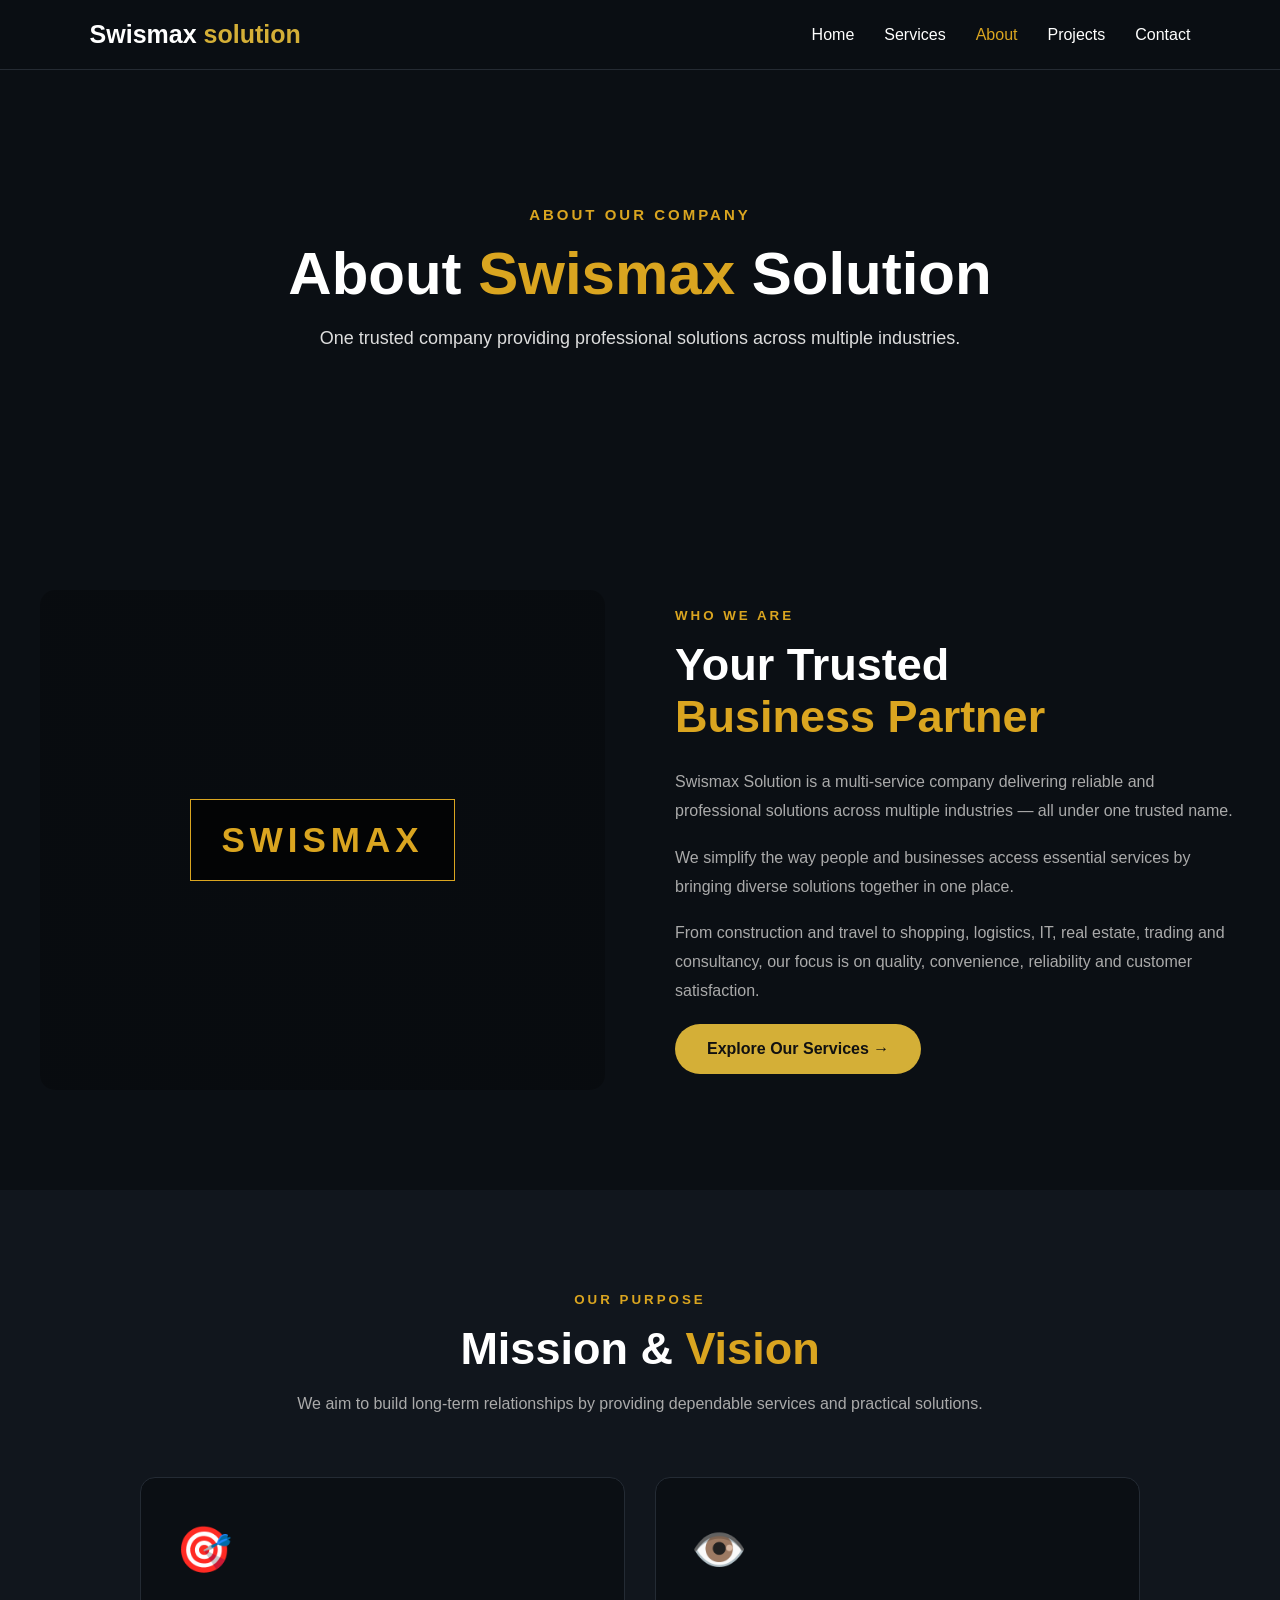
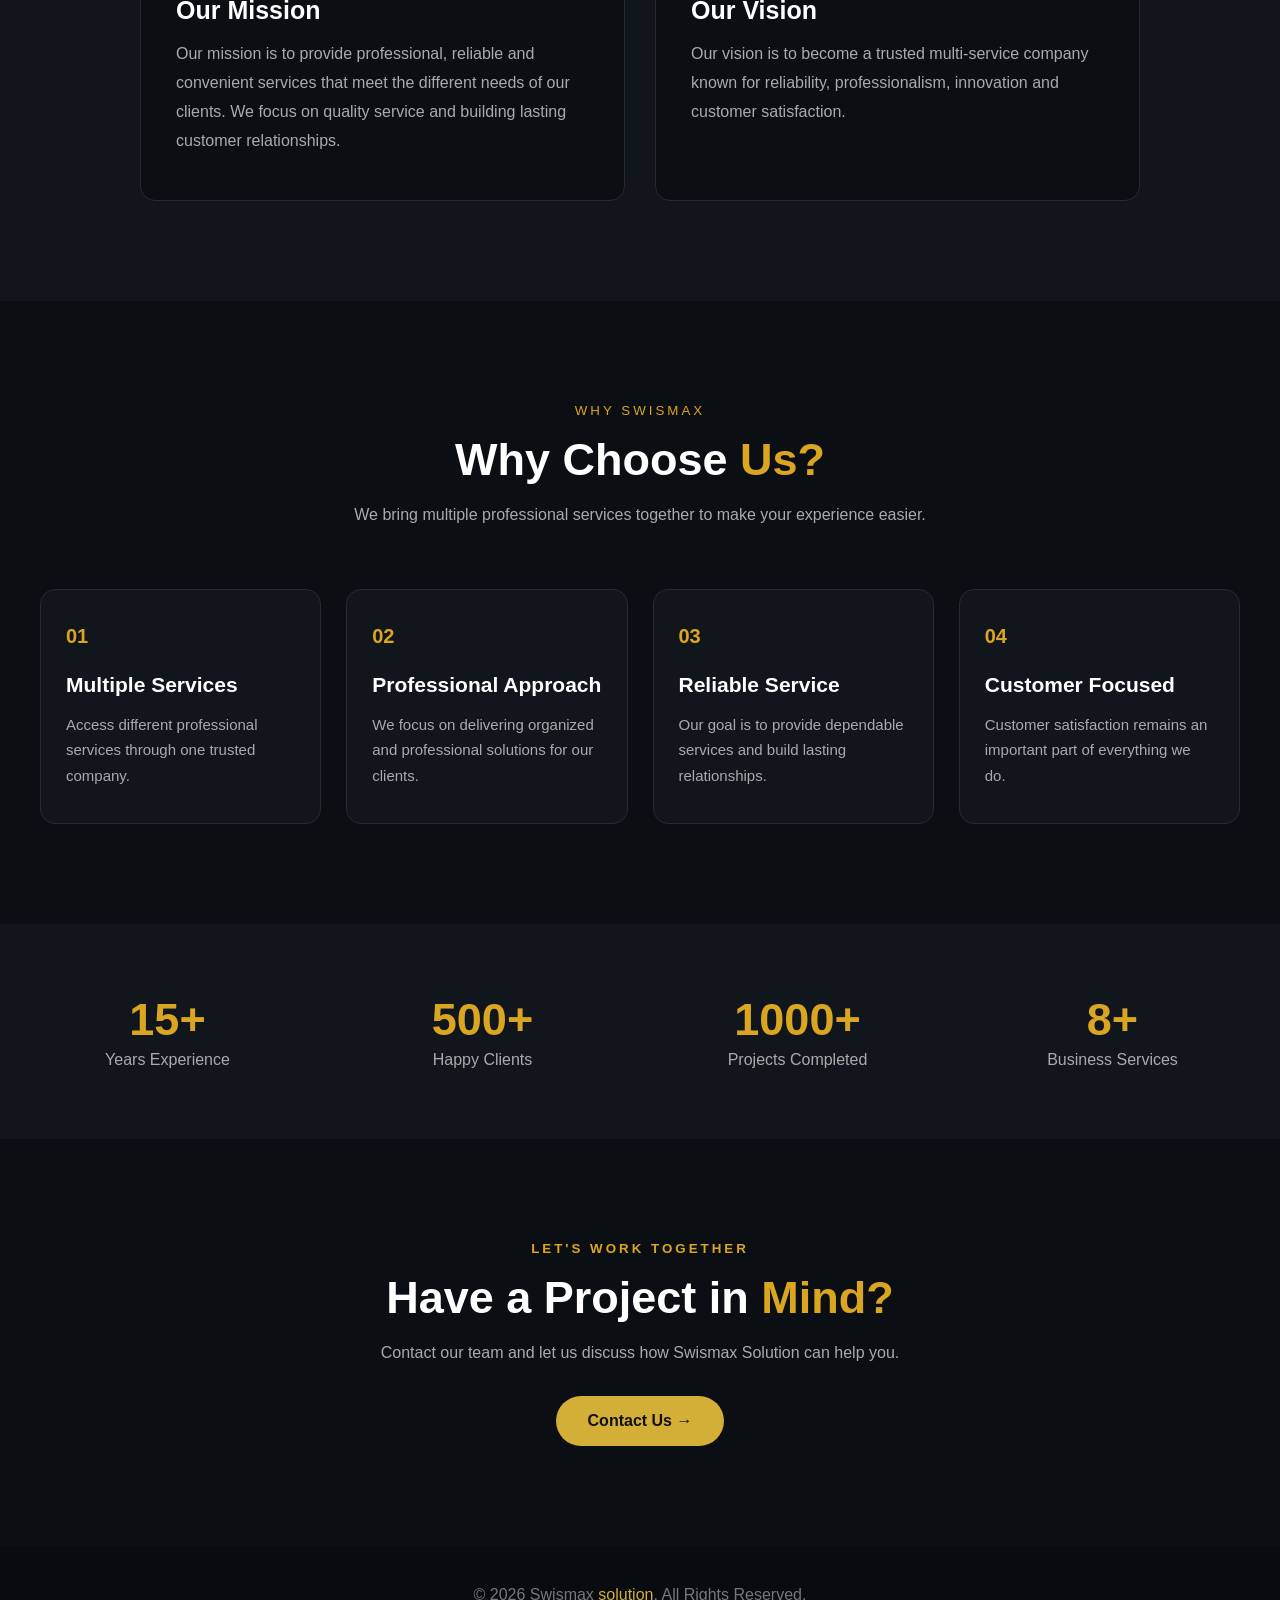
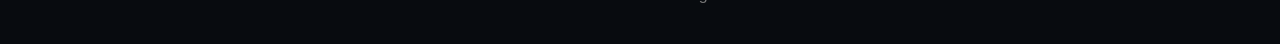
==== About.html @ 635ec9f7 "update the project" ====
<!DOCTYPE html>
<html lang="en">

<head>

    <meta charset="UTF-8">
    <meta name="viewport" content="width=device-width, initial-scale=1.0">
    <title>Swismax Solution - About Us</title>
    <link rel="stylesheet" href="style.css">

</head>


<body>


    <!-- ================= NAVBAR ================= -->

    <nav>

        <div class="logo">
            Swismax<span> solution</span>
        </div>


        <ul class="nav-links">

            <li>
                <a href="index.html">Home</a>
            </li>

            <li>
                <a href="Services.html">Services</a>
            </li>

            <li>
                <a href="About.html" class="active">About</a>
            </li>

            <li>
                <a href="Project.html">Projects</a>
            </li>

            <li>
                <a href="contact.html">Contact</a>
            </li>

        </ul>

    </nav>



    <!-- ================= ABOUT HERO ================= -->

    <section class="about-hero">

        <div class="about-hero-content">

            <small>ABOUT OUR COMPANY</small>

            <h1>
                About <span>Swismax</span> Solution
            </h1>

            <p>
                One trusted company providing professional
                solutions across multiple industries.
            </p>

        </div>

    </section>



    <!-- ================= ABOUT COMPANY ================= -->

    <section class="about-main">

        <div class="about-main-container">


            <!-- IMAGE -->

            <div class="about-main-image">

                <div class="about-image-box">
                    SWISMAX
                </div>

            </div>


            <!-- CONTENT -->

            <div class="about-main-content">

                <small>WHO WE ARE</small>

                <h2>
                    Your Trusted
                    <span>Business Partner</span>
                </h2>

                <p>
                    Swismax Solution is a multi-service company
                    delivering reliable and professional solutions
                    across multiple industries — all under one
                    trusted name.
                </p>

                <p>
                    We simplify the way people and businesses
                    access essential services by bringing diverse
                    solutions together in one place.
                </p>

                <p>
                    From construction and travel to shopping,
                    logistics, IT, real estate, trading and
                    consultancy, our focus is on quality,
                    convenience, reliability and customer
                    satisfaction.
                </p>

                <a href="Services.html" class="hero-btn">
                    Explore Our Services →
                </a>

            </div>

        </div>

    </section>



    <!-- ================= MISSION & VISION ================= -->

    <section class="mission-section">

        <div class="section-heading">

            <small>OUR PURPOSE</small>

            <h2>
                Mission & <span>Vision</span>
            </h2>

            <p>
                We aim to build long-term relationships by
                providing dependable services and practical
                solutions.
            </p>

        </div>



        <div class="mission-grid">


            <!-- MISSION -->

            <div class="mission-card">

                <div class="mission-icon">
                    🎯
                </div>

                <h3>
                    Our Mission
                </h3>

                <p>
                    Our mission is to provide professional,
                    reliable and convenient services that
                    meet the different needs of our clients.
                    We focus on quality service and building
                    lasting customer relationships.
                </p>

            </div>



            <!-- VISION -->

            <div class="mission-card">

                <div class="mission-icon">
                    👁️
                </div>

                <h3>
                    Our Vision
                </h3>

                <p>
                    Our vision is to become a trusted
                    multi-service company known for
                    reliability, professionalism, innovation
                    and customer satisfaction.
                </p>

            </div>


        </div>

    </section>



    <!-- ================= WHY CHOOSE US ================= -->

    <section class="why-section">

        <div class="section-heading">

            <small>WHY SWISMAX</small>

            <h2>
                Why Choose <span>Us?</span>
            </h2>

            <p>
                We bring multiple professional services
                together to make your experience easier.
            </p>

        </div>



        <div class="why-grid">


            <div class="why-card">

                <div class="why-number">
                    01
                </div>

                <h3>
                    Multiple Services
                </h3>

                <p>
                    Access different professional services
                    through one trusted company.
                </p>

            </div>



            <div class="why-card">

                <div class="why-number">
                    02
                </div>

                <h3>
                    Professional Approach
                </h3>

                <p>
                    We focus on delivering organized and
                    professional solutions for our clients.
                </p>

            </div>



            <div class="why-card">

                <div class="why-number">
                    03
                </div>

                <h3>
                    Reliable Service
                </h3>

                <p>
                    Our goal is to provide dependable
                    services and build lasting relationships.
                </p>

            </div>



            <div class="why-card">

                <div class="why-number">
                    04
                </div>

                <h3>
                    Customer Focused
                </h3>

                <p>
                    Customer satisfaction remains an
                    important part of everything we do.
                </p>

            </div>


        </div>

    </section>



    <!-- ================= STATS ================= -->

    <section class="about-stats">

        <div class="about-stat">

            <h2>15+</h2>

            <p>
                Years Experience
            </p>

        </div>


        <div class="about-stat">

            <h2>500+</h2>

            <p>
                Happy Clients
            </p>

        </div>


        <div class="about-stat">

            <h2>1000+</h2>

            <p>
                Projects Completed
            </p>

        </div>


        <div class="about-stat">

            <h2>8+</h2>

            <p>
                Business Services
            </p>

        </div>

    </section>



    <!-- ================= CTA ================= -->

    <section class="about-cta">

        <div>

            <small>LET'S WORK TOGETHER</small>

            <h2>
                Have a Project in <span>Mind?</span>
            </h2>

            <p>
                Contact our team and let us discuss
                how Swismax Solution can help you.
            </p>

            <a href="contact.html" class="hero-btn">
                Contact Us →
            </a>

        </div>

    </section>



    <!-- ================= FOOTER ================= -->

    <footer>

        <p>
            © 2026 Swismax <span>solution</span>.
            All Rights Reserved.
        </p>

    </footer>


</body>

</html>
---- style.css ----
* {
    margin: 0;
    padding: 0;
    box-sizing: border-box;
    scroll-behavior: smooth;
}

body {
    font-family: Arial, sans-serif;
    background: #0b0f14;
    color: white;
}

a {
    text-decoration: none;
}


/* =========================
           NAVBAR
        ========================= */

nav {
    width: 100%;
    padding: 20px 7%;

    display: flex;
    justify-content: space-between;
    align-items: center;

    background: rgba(11, 15, 20, 0.95);

    position: sticky;
    top: 0;
    z-index: 999;

    border-bottom: 1px solid #252b33;
}

.logo {
    font-size: 25px;
    font-weight: bold;
}

.logo span {
    color: #d4af37;
}

.nav-links {
    display: flex;
    gap: 30px;
    list-style: none;
}

.nav-links a {
    color: white;
    font-size: 16px;
    transition: 0.3s;
}

.nav-links a:hover {
    color: #d4af37;
}


/* =========================
           HERO
        ========================= */

.hero {
    min-height: 90vh;

    display: flex;
    align-items: center;

    padding: 80px 7%;

    background:
        linear-gradient(90deg,
            rgba(11, 15, 20, 0.98),
            rgba(11, 15, 20, 0.75)),
        url("https://images.unsplash.com/photo-1486406146926-c627a92ad1ab") center/cover;
}

.hero-content {
    max-width: 750px;

    animation: heroAnimation 1.2s ease;
}

@keyframes heroAnimation {

    from {
        opacity: 0;
        transform: translateY(50px);
    }

    to {
        opacity: 1;
        transform: translateY(0);
    }

}

.hero-small {
    color: #d4af37;
    font-size: 16px;
    letter-spacing: 4px;
    margin-bottom: 20px;
}

.hero h1 {
    font-size: 65px;
    line-height: 1.1;
    margin-bottom: 25px;
}

.hero h1 span {
    color: #d4af37;
}

.hero p {
    color: #c7c7c7;
    font-size: 19px;
    line-height: 1.7;
    margin-bottom: 35px;
}

.hero-btn {
    display: inline-block;

    padding: 16px 32px;

    background: #d4af37;
    color: #111;

    border-radius: 40px;

    font-weight: bold;

    transition: 0.4s;
}

.hero-btn:hover {
    background: white;
    transform: translateY(-5px);
}


/* =========================
           STATS
        ========================= */

.stats {
    padding: 45px 7%;

    display: grid;

    grid-template-columns:
        repeat(4, 1fr);

    gap: 20px;

    background: #11161d;
}

.stat {
    text-align: center;
}

.stat h2 {
    color: #d4af37;
    font-size: 40px;
    margin-bottom: 8px;
}

.stat p {
    color: #aaa;
}


/* =========================
           SECTION
        ========================= */

.section {
    padding: 100px 7%;
}

.section-heading {
    text-align: center;
    margin-bottom: 60px;
}

.section-heading small {
    color: #d4af37;
    letter-spacing: 3px;
}

.section-heading h2 {
    font-size: 45px;
    margin: 15px 0;
}

.section-heading p {
    color: #999;
}


/* =========================
           SERVICES
        ========================= */

.services {
    background: #0b0f14;
}

.service-grid {
    display: grid;

    grid-template-columns:
        repeat(4, 1fr);

    gap: 22px;
}

.service-card {
    padding: 35px 25px;

    background: #11161d;

    border: 1px solid #242b34;

    border-radius: 15px;

    transition: 0.4s;

    position: relative;

    overflow: hidden;
}

.service-card::before {
    content: "";

    position: absolute;

    top: 0;
    left: -100%;

    width: 100%;
    height: 3px;

    background: #d4af37;

    transition: 0.5s;
}

.service-card:hover::before {
    left: 0;
}

.service-card:hover {
    transform: translateY(-12px);

    border-color: #d4af37;

    box-shadow:
        0 20px 40px rgba(0, 0, 0, 0.3);
}

.service-icon {
    font-size: 45px;
    margin-bottom: 25px;
}

.service-card h3 {
    font-size: 22px;
    margin-bottom: 15px;
}

.service-card p {
    color: #999;
    line-height: 1.7;
}

.service-link {
    display: inline-block;

    margin-top: 20px;

    color: #d4af37;

    font-weight: bold;
}


/* =========================
           ABOUT
        ========================= */

.about {
    background: #11161d;
}

.about-container {
    display: grid;

    grid-template-columns:
        1fr 1fr;

    gap: 60px;

    align-items: center;
}

.about-image {
    min-height: 450px;

    background:
        url("https://images.unsplash.com/photo-1497366811353-6870744d04b2") center/cover;

    border-radius: 20px;
}

.about-content small {
    color: #d4af37;
    letter-spacing: 3px;
}

.about-content h2 {
    font-size: 45px;
    margin: 20px 0;
}

.about-content h2 span {
    color: #d4af37;
}

.about-content p {
    color: #aaa;
    line-height: 1.8;
    margin-bottom: 20px;
}


/* =========================
           PROJECTS
        ========================= */

.project-grid {
    display: grid;

    grid-template-columns:
        repeat(3, 1fr);

    gap: 25px;
}

.project-card {
    height: 300px;

    border-radius: 15px;

    overflow: hidden;

    position: relative;

    background-size: cover;
    background-position: center;

    transition: 0.4s;
}

.project-card:hover {
    transform: scale(1.03);
}

.project-one {
    background-image:
        url("https://images.unsplash.com/photo-1503387762-592deb58ef4e");
}

.project-two {
    background-image:
        url("https://images.unsplash.com/photo-1436491865332-7a61a109cc05");
}

.project-three {
    background-image:
        url("https://images.unsplash.com/photo-1556761175-b413da4baf72");
}

.project-overlay {
    position: absolute;

    bottom: 0;
    left: 0;

    width: 100%;

    padding: 30px;

    background:
        linear-gradient(transparent,
            rgba(0, 0, 0, 0.9));
}

.project-overlay h3 {
    color: white;
    font-size: 24px;
}

.project-overlay p {
    color: #ccc;
    margin-top: 8px;
}


/* =========================
           CONTACT
        ========================= */

.contact {
    background: #11161d;
}

.contact-container {
    max-width: 800px;
    margin: auto;
}

.form-row {
    display: grid;

    grid-template-columns:
        1fr 1fr;

    gap: 20px;
}

.form-group {
    margin-bottom: 20px;
}

.form-group label {
    display: block;
    margin-bottom: 8px;
}

.form-group input,
.form-group textarea,
.form-group select {

    width: 100%;

    padding: 15px;

    background: #0b0f14;

    color: white;

    border: 1px solid #303741;

    border-radius: 8px;

    outline: none;

    font-size: 16px;
}

.form-group input:focus,
.form-group textarea:focus,
.form-group select:focus {
    border-color: #d4af37;
}

.form-group textarea {
    height: 150px;
    resize: none;
}

.submit-btn {
    width: 100%;

    padding: 16px;

    border: none;

    border-radius: 8px;

    background: #d4af37;

    color: #111;

    font-size: 17px;

    font-weight: bold;

    cursor: pointer;

    transition: 0.4s;
}

.submit-btn:hover {
    background: white;
}

#message {
    text-align: center;
    margin-top: 20px;
    color: #d4af37;
}


/* =========================
           FOOTER
        ========================= */

footer {
    padding: 40px 7%;

    background: #080b0f;

    text-align: center;

    color: #777;
}

footer span {
    color: #d4af37;
}


/* =========================
           MOBILE
        ========================= */

@media (max-width: 1000px) {

    .service-grid {
        grid-template-columns:
            repeat(2, 1fr);
    }

    .stats {
        grid-template-columns:
            repeat(2, 1fr);
    }

    .project-grid {
        grid-template-columns:
            1fr 1fr;
    }

}


@media (max-width: 700px) {

    nav {
        flex-direction: column;
        gap: 20px;
    }

    .nav-links {
        gap: 15px;
        flex-wrap: wrap;
        justify-content: center;
    }

    .hero {
        min-height: 80vh;
        padding: 60px 6%;
    }

    .hero h1 {
        font-size: 42px;
    }

    .hero p {
        font-size: 17px;
    }

    .section {
        padding: 70px 6%;
    }

    .section-heading h2 {
        font-size: 34px;
    }

    .service-grid {
        grid-template-columns: 1fr;
    }

    .stats {
        grid-template-columns: 1fr 1fr;
        padding: 35px 5%;
    }

    .stat h2 {
        font-size: 30px;
    }

    .about-container {
        grid-template-columns: 1fr;
    }

    .about-image {
        min-height: 300px;
    }

    .project-grid {
        grid-template-columns: 1fr;
    }

    .form-row {
        grid-template-columns: 1fr;
    }

}


@media (max-width: 450px) {

    .hero h1 {
        font-size: 35px;
    }

    .stats {
        grid-template-columns: 1fr;
    }

}










/* ================= CONTACT SECTION ================= */

.contact {
    position: relative;
    padding: 100px 7%;
    background: #0b0b0b;
    color: white;
    overflow: hidden;
}


/* Background glow */

.contact::before {
    content: "";
    position: absolute;
    width: 350px;
    height: 350px;
    background: rgba(212, 175, 55, 0.08);
    border-radius: 50%;
    filter: blur(80px);
    top: 50px;
    left: -150px;
}

.contact::after {
    content: "";
    position: absolute;
    width: 300px;
    height: 300px;
    background: rgba(212, 175, 55, 0.06);
    border-radius: 50%;
    filter: blur(80px);
    bottom: 0;
    right: -100px;
}


/* ================= HEADING ================= */

.contact .section-heading {
    position: relative;
    z-index: 2;
    text-align: center;
    margin-bottom: 55px;
}

.contact .section-heading small {
    display: inline-block;
    color: #d4af37;
    font-size: 14px;
    font-weight: 700;
    letter-spacing: 3px;
    margin-bottom: 12px;
}

.contact .section-heading h2 {
    font-size: 48px;
    font-weight: 700;
    margin: 0;
}

.contact .section-heading h2 span {
    color: #d4af37;
}

.contact .section-heading p {
    margin-top: 15px;
    color: #aaa;
    font-size: 17px;
}


/* ================= CONTAINER ================= */

.contact-container {
    position: relative;
    z-index: 2;

    max-width: 1150px;
    margin: auto;

    display: grid;
    grid-template-columns: 0.85fr 1.15fr;

    gap: 60px;

    padding: 45px;

    border: 1px solid rgba(212, 175, 55, 0.2);

    border-radius: 25px;

    background: rgba(255, 255, 255, 0.035);

    backdrop-filter: blur(15px);

    box-shadow:
        0 25px 70px rgba(0, 0, 0, 0.45);
}


/* ================= LEFT INFO ================= */

.contact-info {
    padding: 15px;
}

.contact-info h3 {
    font-size: 34px;
    line-height: 1.25;
    margin-bottom: 20px;
}

.contact-info h3 span {
    color: #d4af37;
}

.contact-info>p {
    color: #aaa;
    line-height: 1.8;
    font-size: 16px;
    margin-bottom: 35px;
}


/* Contact items */

.contact-item {
    display: flex;
    align-items: center;
    gap: 18px;

    margin-bottom: 25px;
}


.contact-icon {
    width: 52px;
    height: 52px;

    display: flex;
    align-items: center;
    justify-content: center;

    border-radius: 14px;

    background: rgba(212, 175, 55, 0.1);

    border: 1px solid rgba(212, 175, 55, 0.3);

    font-size: 21px;
}


.contact-item h4 {
    margin: 0 0 5px;
    font-size: 16px;
}


.contact-item p {
    margin: 0;
    color: #999;
    font-size: 14px;
}


/* ================= FORM ================= */

.contact-form {
    background: rgba(0, 0, 0, 0.25);

    padding: 35px;

    border-radius: 20px;

    border: 1px solid rgba(255, 255, 255, 0.08);
}


.form-row {
    display: grid;
    grid-template-columns: 1fr 1fr;
    gap: 20px;
}


.form-group {
    margin-bottom: 22px;
}


.form-group label {
    display: block;

    margin-bottom: 9px;

    color: #ddd;

    font-size: 14px;

    font-weight: 600;
}


.form-group input,
.form-group select,
.form-group textarea {

    width: 100%;

    padding: 14px 16px;

    background: rgba(255, 255, 255, 0.05);

    border: 1px solid rgba(255, 255, 255, 0.12);

    border-radius: 10px;

    color: white;

    outline: none;

    font-size: 15px;

    transition: 0.3s;
}


.form-group input::placeholder,
.form-group textarea::placeholder {
    color: #777;
}


.form-group input:focus,
.form-group select:focus,
.form-group textarea:focus {

    border-color: #d4af37;

    box-shadow:
        0 0 0 3px rgba(212, 175, 55, 0.08);
}


.form-group select option {
    background: #111;
    color: white;
}


.form-group textarea {
    min-height: 140px;
    resize: vertical;
}


/* ================= BUTTON ================= */

.submit-btn {

    width: 100%;

    height: 55px;

    border: none;

    border-radius: 50px;

    background: #d4af37;

    color: #080808;

    font-size: 17px;

    font-weight: 700;

    cursor: pointer;

    display: flex;

    align-items: center;

    justify-content: center;

    gap: 12px;

    transition: 0.35s;
}


.submit-btn span {
    font-size: 23px;

    transition: transform 0.3s;
}


.submit-btn:hover {

    background: #c19b27;

    transform: translateY(-2px);

    box-shadow:
        0 10px 30px rgba(212, 175, 55, 0.25);
}


.submit-btn:hover span {
    transform: translateX(6px);
}


/* Success message */

#message {
    text-align: center;

    margin: 15px 0 0;

    color: #d4af37;

    font-weight: 600;
}


/* ================= MOBILE ================= */

@media (max-width: 768px) {

    .contact {
        padding: 70px 20px;
    }


    .contact .section-heading h2 {
        font-size: 36px;
    }


    .contact .section-heading p {
        font-size: 15px;
    }


    .contact-container {

        grid-template-columns: 1fr;

        gap: 25px;

        padding: 25px;

        border-radius: 20px;
    }


    .contact-info {
        padding: 5px;
    }


    .contact-info h3 {
        font-size: 28px;
    }


    .contact-form {
        padding: 22px;
    }


    .form-row {
        grid-template-columns: 1fr;
        gap: 0;
    }

}


@media (max-width: 480px) {

    .contact {
        padding: 60px 15px;
    }


    .contact .section-heading h2 {
        font-size: 31px;
    }


    .contact-container {
        padding: 18px;
    }


    .contact-form {
        padding: 18px;
    }


    .contact-info h3 {
        font-size: 25px;
    }

}

/* =========================
   CONTACT SECTION
========================= */

.contact {
    padding: 100px 7%;
    background: #0b0b0b;
    color: white;
}


/* =========================
   SECTION HEADING
========================= */

.contact .section-heading {
    text-align: center;
    margin-bottom: 55px;
}

.contact .section-heading small {
    color: #d4af37;
    font-size: 14px;
    font-weight: 700;
    letter-spacing: 3px;
}

.contact .section-heading h2 {
    margin: 10px 0;
    font-size: 48px;
    font-weight: 700;
}

.contact .section-heading h2 span {
    color: #d4af37;
}

.contact .section-heading p {
    color: #aaa;
    font-size: 17px;
    margin: 0;
}


/* =========================
   MAIN CONTAINER
========================= */

.contact-container {
    max-width: 1150px;
    margin: auto;

    display: grid;
    grid-template-columns: 0.85fr 1.15fr;

    gap: 50px;

    padding: 45px;

    background: #111;

    border: 1px solid rgba(212, 175, 55, 0.25);

    border-radius: 25px;

    box-shadow: 0 20px 60px rgba(0, 0, 0, 0.4);
}


/* =========================
   LEFT SIDE
========================= */

.contact-info {
    padding: 15px;
}

.contact-info h3 {
    font-size: 34px;
    line-height: 1.3;
    margin-bottom: 20px;
}

.contact-info h3 span {
    color: #d4af37;
}

.contact-info>p {
    color: #999;
    line-height: 1.8;
    margin-bottom: 35px;
}


/* =========================
   CONTACT ITEMS
========================= */

.contact-item {
    display: flex;
    align-items: center;

    gap: 18px;

    margin-bottom: 25px;
}

.contact-icon {
    width: 52px;
    height: 52px;

    min-width: 52px;

    display: flex;
    align-items: center;
    justify-content: center;

    border-radius: 14px;

    background: rgba(212, 175, 55, 0.1);

    border: 1px solid rgba(212, 175, 55, 0.3);

    font-size: 21px;
}

.contact-item h4 {
    margin: 0 0 5px;
    font-size: 16px;
}

.contact-item p {
    margin: 0;
    color: #999;
    font-size: 14px;
    word-break: break-word;
}


/* =========================
   FORM
========================= */

.contact-form {
    padding: 35px;

    background: #0b0b0b;

    border-radius: 20px;

    border: 1px solid rgba(255, 255, 255, 0.08);
}


/* =========================
   FORM ROW
========================= */

.form-row {
    display: grid;
    grid-template-columns: 1fr 1fr;

    gap: 20px;
}


/* =========================
   FORM GROUP
========================= */

.form-group {
    margin-bottom: 22px;
}

.form-group label {
    display: block;

    margin-bottom: 9px;

    color: #ddd;

    font-size: 14px;

    font-weight: 600;
}


/* =========================
   INPUT / SELECT / TEXTAREA
========================= */

.form-group input,
.form-group select,
.form-group textarea {
    width: 100%;

    box-sizing: border-box;

    padding: 14px 16px;

    background: #151515;

    border: 1px solid #333;

    border-radius: 10px;

    color: white;

    outline: none;

    font-size: 15px;

    transition: 0.3s;
}


.form-group input::placeholder,
.form-group textarea::placeholder {
    color: #777;
}


/* Focus */

.form-group input:focus,
.form-group select:focus,
.form-group textarea:focus {
    border-color: #d4af37;

    box-shadow: 0 0 0 3px rgba(212, 175, 55, 0.08);
}


/* Select */

.form-group select option {
    background: #111;
    color: white;
}


/* Textarea */

.form-group textarea {
    min-height: 140px;

    resize: vertical;
}


/* =========================
   SUBMIT BUTTON
========================= */

.submit-btn {
    width: 100%;
    height: 55px;

    border: none;

    border-radius: 50px;

    background: #d4af37;

    color: #080808;

    font-size: 17px;

    font-weight: 700;

    cursor: pointer;

    display: flex;
    align-items: center;
    justify-content: center;

    gap: 12px;

    transition: all 0.3s ease;
}

.submit-btn span {
    font-size: 22px;

    transition: transform 0.3s ease;
}

.submit-btn:hover {
    background: #c19b27;

    transform: translateY(-2px);

    box-shadow: 0 10px 25px rgba(212, 175, 55, 0.2);
}

.submit-btn:hover span {
    transform: translateX(6px);
}


/* =========================
   MESSAGE
========================= */

#message {
    text-align: center;

    color: #d4af37;

    font-weight: 600;

    margin: 15px 0 0;
}


/* ==================================================
   TABLET
   769px - 992px
================================================== */

@media (max-width: 992px) {

    .contact {
        padding: 80px 5%;
    }

    .contact-container {
        grid-template-columns: 1fr;

        gap: 30px;

        padding: 35px;
    }

    .contact-info {
        padding: 5px;
    }

    .contact-info h3 {
        font-size: 32px;
    }

}


/* ==================================================
   MOBILE
   576px - 768px
================================================== */

@media (max-width: 768px) {

    .contact {
        padding: 70px 20px;
    }


    .contact .section-heading {
        margin-bottom: 40px;
    }


    .contact .section-heading h2 {
        font-size: 38px;
    }


    .contact .section-heading p {
        font-size: 15px;

        line-height: 1.6;
    }


    .contact-container {
        padding: 25px;

        border-radius: 20px;

        gap: 25px;
    }


    .contact-info h3 {
        font-size: 28px;
    }


    .contact-info>p {
        font-size: 15px;

        line-height: 1.7;
    }


    .contact-form {
        padding: 25px;

        border-radius: 16px;
    }


    .form-row {
        grid-template-columns: 1fr;

        gap: 0;
    }


    .form-group input,
    .form-group select,
    .form-group textarea {
        font-size: 16px;
    }

}


/* ==================================================
   SMALL MOBILE
   0px - 575px
================================================== */

@media (max-width: 575px) {

    .contact {
        padding: 55px 15px;
    }


    .contact .section-heading small {
        font-size: 12px;

        letter-spacing: 2px;
    }


    .contact .section-heading h2 {
        font-size: 32px;
    }


    .contact .section-heading p {
        font-size: 14px;
    }


    .contact-container {
        padding: 18px;

        gap: 20px;

        border-radius: 16px;
    }


    .contact-info {
        padding: 0;
    }


    .contact-info h3 {
        font-size: 25px;
    }


    .contact-info>p {
        font-size: 14px;
    }


    .contact-item {
        gap: 12px;

        margin-bottom: 20px;
    }


    .contact-icon {
        width: 45px;
        height: 45px;

        min-width: 45px;

        font-size: 18px;
    }


    .contact-item h4 {
        font-size: 15px;
    }


    .contact-item p {
        font-size: 13px;
    }


    .contact-form {
        padding: 18px;

        border-radius: 14px;
    }


    .form-group {
        margin-bottom: 18px;
    }


    .form-group input,
    .form-group select,
    .form-group textarea {
        padding: 13px;

        font-size: 15px;
    }


    .form-group textarea {
        min-height: 120px;
    }


    .submit-btn {
        height: 52px;

        font-size: 16px;
    }

}




/* =========================================
   SERVICES PAGE HERO
========================================= */

.services-hero {

    min-height: 420px;

    display: flex;

    align-items: center;

    justify-content: center;

    text-align: center;

    padding: 100px 20px;

    background:
        linear-gradient(90deg,
            rgba(11, 15, 20, 0.98),
            rgba(11, 15, 20, 0.75)),
        url("https://images.unsplash.com/photo-1486406146926-c627a92ad1ab") center/cover;

    background-size: cover;

    background-position: center;

}


.services-hero-content {

    max-width: 800px;

}


.services-hero small {

    color: goldenrod;

    font-size: 15px;

    font-weight: 600;

    letter-spacing: 3px;

}


.services-hero h1 {

    color: white;

    font-size: 65px;

    margin: 15px 0;

}


.services-hero h1 span {

    color: goldenrod;

}


.services-hero p {

    color: #ddd;

    font-size: 18px;

    line-height: 1.7;

}







/* =========================================
   SERVICES PAGE
========================================= */

.services-page {

    background: #000000;

    padding-top: 100px;

    padding-bottom: 100px;

}


.services-page .section-heading {

    text-align: center;

    max-width: 750px;

    margin: 0 auto 60px;

}


.services-page .section-heading small {

    color: goldenrod;

    letter-spacing: 3px;

    font-weight: 600;

}


.services-page .section-heading h2 {

    color: white;

    font-size: 45px;

    margin: 15px 0;

}


.services-page .section-heading h2 span {

    color: goldenrod;

}


.services-page .section-heading p {

    color: #aaa;

    font-size: 17px;

    line-height: 1.7;

}



/* =========================================
   SERVICE CARDS
========================================= */

.services-page .service-grid {

    max-width: 1200px;

    margin: auto;

    display: grid;

    grid-template-columns:
        repeat(4, 1fr);

    gap: 25px;

}


.services-page .service-card {

    padding: 35px 25px;

    background: #11161d;

    border: 1px solid #242b34;

    border-radius: 15px;

    transition: 0.4s;

    position: relative;

    overflow: hidden;

}


.services-page .service-card::before {

    content: "";

    position: absolute;

    top: 0;

    left: -100%;

    width: 100%;

    height: 3px;

    background: goldenrod;

    transition: 0.5s;

}


.services-page .service-card:hover::before {

    left: 0;

}


.services-page .service-card:hover {

    transform: translateY(-10px);

    border-color: goldenrod;

}


.services-page .service-icon {

    font-size: 45px;

    margin-bottom: 20px;

}


.services-page .service-card h3 {

    color: white;

    font-size: 23px;

    margin-bottom: 15px;

}


.services-page .service-card p {

    color: #aaa;

    line-height: 1.7;

    font-size: 15px;

    min-height: 105px;

}


.services-page .service-link {

    display: inline-block;

    margin-top: 15px;

    color: goldenrod;

    text-decoration: none;

    font-weight: 600;

    transition: 0.3s;

}


.services-page .service-link:hover {

    color: white;

    transform: translateX(5px);

}



/* =========================================
   CTA
========================================= */

.services-cta {

    padding: 100px 20px;

    text-align: center;

    background: #11161d;

}


.services-cta small {

    color: goldenrod;

    letter-spacing: 3px;

    font-weight: 600;

}


.services-cta h2 {

    color: white;

    font-size: 45px;

    margin: 15px 0;

}


.services-cta h2 span {

    color: goldenrod;

}


.services-cta p {

    color: #aaa;

    max-width: 600px;

    margin: 0 auto 30px;

    line-height: 1.7;

}



/* =========================================
   ACTIVE NAV LINK
========================================= */

.nav-links a.active {

    color: goldenrod;

}



/* =========================================
   RESPONSIVE
========================================= */

@media (max-width: 992px) {

    .services-page .service-grid {

        grid-template-columns:
            repeat(2, 1fr);

    }

}


@media (max-width: 600px) {

    .services-hero {

        min-height: 350px;

        padding: 80px 20px;

    }


    .services-hero h1 {

        font-size: 42px;

    }


    .services-hero p {

        font-size: 16px;

    }


    .services-page {

        padding-top: 70px;

        padding-bottom: 70px;

    }


    .services-page .section-heading h2 {

        font-size: 34px;

    }


    .services-page .service-grid {

        grid-template-columns: 1fr;

    }


    .services-cta h2 {

        font-size: 34px;

    }

}


















/* =========================================
   ABOUT HERO
========================================= */

.about-hero {

    min-height: 420px;

    display: flex;

    align-items: center;

    justify-content: center;

    text-align: center;

    padding: 100px 20px;

    background:
        linear-gradient(90deg,
            rgba(11, 15, 20, 0.98),
            rgba(11, 15, 20, 0.75)),
        url("https://images.unsplash.com/photo-1486406146926-c627a92ad1ab") center/cover;

    background-size: cover;

    background-position: center;

}


.about-hero-content {

    max-width: 850px;

}


.about-hero small {

    color: goldenrod;

    font-size: 15px;

    font-weight: 600;

    letter-spacing: 3px;

}


.about-hero h1 {

    color: white;

    font-size: 60px;

    margin: 15px 0;

}


.about-hero h1 span {

    color: goldenrod;

}


.about-hero p {

    color: #ddd;

    font-size: 18px;

    line-height: 1.7;

}



/* =========================================
   ABOUT MAIN
========================================= */

.about-main {

    background: #0b0f14;

    padding: 100px 20px;

}


.about-main-container {

    max-width: 1200px;

    margin: auto;

    display: grid;

    grid-template-columns: 1fr 1fr;

    gap: 70px;

    align-items: center;

}



/* IMAGE */

.about-main-image {

    min-height: 500px;

    display: flex;

    align-items: center;

    justify-content: center;

    background:
        linear-gradient(rgba(0, 0, 0, 0.25),
            rgba(0, 0, 0, 0.25)),
        url("about.jpg");

    background-size: cover;

    background-position: center;

    border-radius: 15px;

}


.about-image-box {

    padding: 20px 30px;

    background: rgba(0, 0, 0, 0.65);

    color: goldenrod;

    font-size: 35px;

    font-weight: 700;

    letter-spacing: 5px;

    border: 1px solid goldenrod;

}



/* CONTENT */

.about-main-content small {

    color: goldenrod;

    font-weight: 600;

    letter-spacing: 3px;

}


.about-main-content h2 {

    color: white;

    font-size: 45px;

    margin: 15px 0 25px;

}


.about-main-content h2 span {

    color: goldenrod;

    display: block;

}


.about-main-content p {

    color: #aaa;

    font-size: 16px;

    line-height: 1.8;

    margin-bottom: 18px;

}



/* =========================================
   MISSION
========================================= */

.mission-section {

    background: #11161d;

    padding: 100px 20px;

}


.mission-section .section-heading {

    max-width: 750px;

    margin: 0 auto 60px;

    text-align: center;

}


.mission-section .section-heading small {

    color: goldenrod;

    letter-spacing: 3px;

    font-weight: 600;

}


.mission-section .section-heading h2 {

    color: white;

    font-size: 45px;

    margin: 15px 0;

}


.mission-section .section-heading h2 span {

    color: goldenrod;

}


.mission-section .section-heading p {

    color: #aaa;

    line-height: 1.7;

}


.mission-grid {

    max-width: 1000px;

    margin: auto;

    display: grid;

    grid-template-columns: repeat(2, 1fr);

    gap: 30px;

}


.mission-card {

    padding: 45px 35px;

    background: #0b0f14;

    border: 1px solid #242b34;

    border-radius: 15px;

    transition: 0.4s;

}


.mission-card:hover {

    transform: translateY(-8px);

    border-color: goldenrod;

}


.mission-icon {

    font-size: 45px;

    margin-bottom: 20px;

}


.mission-card h3 {

    color: white;

    font-size: 25px;

    margin-bottom: 15px;

}


.mission-card p {

    color: #aaa;

    line-height: 1.8;

}



/* =========================================
   WHY CHOOSE US
========================================= */

.why-section {

    background: #0b0f14;

    padding: 100px 20px;

}


.why-section .section-heading {

    text-align: center;

    max-width: 700px;

    margin: 0 auto 60px;

}


.why-section .section-heading small {

    color: goldenrod;

    letter-spacing: 3px;

}


.why-section .section-heading h2 {

    color: white;

    font-size: 45px;

    margin: 15px 0;

}


.why-section .section-heading h2 span {

    color: goldenrod;

}


.why-section .section-heading p {

    color: #aaa;

    line-height: 1.7;

}


.why-grid {

    max-width: 1200px;

    margin: auto;

    display: grid;

    grid-template-columns: repeat(4, 1fr);

    gap: 25px;

}


.why-card {

    padding: 35px 25px;

    background: #11161d;

    border: 1px solid #242b34;

    border-radius: 15px;

    transition: 0.4s;

}


.why-card:hover {

    transform: translateY(-8px);

    border-color: goldenrod;

}


.why-number {

    color: goldenrod;

    font-size: 20px;

    font-weight: 700;

    margin-bottom: 25px;

}


.why-card h3 {

    color: white;

    font-size: 21px;

    margin-bottom: 15px;

}


.why-card p {

    color: #aaa;

    line-height: 1.7;

    font-size: 15px;

}



/* =========================================
   ABOUT STATS
========================================= */

.about-stats {

    padding: 70px 20px;

    background: #11161d;

    display: grid;

    grid-template-columns: repeat(4, 1fr);

    gap: 20px;

    text-align: center;

}


.about-stat h2 {

    color: goldenrod;

    font-size: 45px;

    margin-bottom: 5px;

}


.about-stat p {

    color: #aaa;

    margin: 0;

}



/* =========================================
   CTA
========================================= */

.about-cta {

    padding: 100px 20px;

    text-align: center;

    background: #0b0f14;

}


.about-cta small {

    color: goldenrod;

    letter-spacing: 3px;

    font-weight: 600;

}


.about-cta h2 {

    color: white;

    font-size: 45px;

    margin: 15px 0;

}


.about-cta h2 span {

    color: goldenrod;

}


.about-cta p {

    color: #aaa;

    max-width: 650px;

    margin: 0 auto 30px;

    line-height: 1.7;

}



/* =========================================
   RESPONSIVE
========================================= */

@media (max-width: 992px) {

    .about-main-container {

        grid-template-columns: 1fr;

    }


    .why-grid {

        grid-template-columns: repeat(2, 1fr);

    }


    .about-stats {

        grid-template-columns: repeat(2, 1fr);

    }

}


@media (max-width: 600px) {

    .about-hero {

        min-height: 350px;

        padding: 80px 20px;

    }


    .about-hero h1 {

        font-size: 40px;

    }


    .about-main {

        padding: 70px 20px;

    }


    .about-main-image {

        min-height: 350px;

    }


    .about-main-content h2 {

        font-size: 35px;

    }


    .mission-section,
    .why-section {

        padding: 70px 20px;

    }


    .mission-grid {

        grid-template-columns: 1fr;

    }


    .why-grid {

        grid-template-columns: 1fr;

    }


    .about-stats {

        grid-template-columns: 1fr 1fr;

    }


    .about-stat h2 {

        font-size: 35px;

    }


    .about-cta h2 {

        font-size: 35px;

    }

}















/* =========================================
   PROJECT HERO
========================================= */

.project-hero {

    min-height: 420px;

    display: flex;

    align-items: center;

    justify-content: center;

    text-align: center;

    padding: 100px 20px;

    background:
        linear-gradient(
            90deg,
            rgba(11, 15, 20, 0.98),
            rgba(11, 15, 20, 0.75)
        ),
        url("https://images.unsplash.com/photo-1486406146926-c627a92ad1ab")
        center/cover;

    background-size: cover;

    background-position: center;
}


.project-hero-content {

    max-width: 850px;

}


/* SMALL HEADING */

.project-hero small {

    color: goldenrod;

    font-size: 15px;

    font-weight: 600;

    letter-spacing: 3px;

}


/* MAIN HEADING */

.project-hero h1 {

    color: white;

    font-size: 60px;

    margin: 15px 0;

}


/* GOLD TEXT */

.project-hero h1 span {

    color: goldenrod;

}


/* HERO PARAGRAPH */

.project-hero p {

    color: #ddd;

    font-size: 18px;

    line-height: 1.7;

}



/* =========================================
   PROJECT MAIN
========================================= */

.projects-page {

    background: #0b0f14;

    padding: 100px 20px;

}


/* =========================================
   SECTION HEADING
========================================= */

.projects-page .section-heading {

    max-width: 750px;

    margin: 0 auto 60px;

    text-align: center;

}


/* SMALL TEXT */

.projects-page .section-heading small {

    color: goldenrod;

    letter-spacing: 3px;

    font-weight: 600;

}


/* HEADING */

.projects-page .section-heading h2 {

    color: white;

    font-size: 45px;

    margin: 15px 0;

}


/* GOLD SPAN */

.projects-page .section-heading h2 span {

    color: goldenrod;

}


/* PARAGRAPH */

.projects-page .section-heading p {

    color: #aaa;

    line-height: 1.7;

}



/* =========================================
   PROJECT GRID
========================================= */

.project-grid {

    max-width: 1200px;

    margin: auto;

    display: grid;

    grid-template-columns: repeat(4, 1fr);

    gap: 25px;

}



/* =========================================
   PROJECT CARD
========================================= */

.project-card {

    min-height: 350px;

    position: relative;

    overflow: hidden;

    border-radius: 15px;

    border: 1px solid #242b34;

    background-size: cover;

    background-position: center;

    transition: 0.4s;

}


/* =========================================
   PROJECT IMAGES
========================================= */

.project-one {

    background-image: url("picture/construction.jpg");

}

.project-two {

    background-image: url("picture/travel.jpg");

}

.project-three {

    background-image: url("picture/shopping.jpg");

}

.project-four {

    background-image: url("picture/logistics.jpg");

}

.project-five {

    background-image: url("picture/technology.jpg");

}

.project-six {

    background-image: url("picture/real-estate.jpg");

}

.project-seven {

    background-image: url("picture/trading.jpg");

}

.project-eight {

    background-image: url("picture/consultancy.jpg");

}



/* =========================================
   PROJECT OVERLAY
========================================= */

.project-overlay {

    position: absolute;

    inset: 0;

    padding: 30px;

    display: flex;

    flex-direction: column;

    justify-content: flex-end;

    background:
        linear-gradient(
            to top,
            rgba(11, 15, 20, 0.98),
            rgba(11, 15, 20, 0.25)
        );

    transition: 0.4s;

}


/* HOVER */

.project-card:hover {

    transform: translateY(-8px);

    border-color: goldenrod;

}


.project-card:hover .project-overlay {

    background:
        linear-gradient(
            to top,
            rgba(11, 15, 20, 0.98),
            rgba(11, 15, 20, 0.45)
        );

}



/* =========================================
   PROJECT NUMBER
========================================= */

.project-number {

    color: goldenrod;

    font-size: 20px;

    font-weight: 700;

    margin-bottom: 12px;

}


/* =========================================
   PROJECT CARD HEADING
========================================= */

.project-overlay h3 {

    color: white;

    font-size: 25px;

    margin-bottom: 12px;

}


/* =========================================
   PROJECT CARD PARAGRAPH
========================================= */

.project-overlay p {

    color: #aaa;

    line-height: 1.7;

    font-size: 15px;

    margin-bottom: 15px;

}


/* =========================================
   PROJECT LINK
========================================= */

.project-overlay a {

    color: goldenrod;

    text-decoration: none;

    font-weight: 600;

    transition: 0.3s;

}


.project-overlay a:hover {

    color: white;

}



/* =========================================
   PROJECT CTA
========================================= */

.project-cta {

    padding: 100px 20px;

    text-align: center;

    background: #0b0f14;

}


.project-cta small {

    color: goldenrod;

    letter-spacing: 3px;

    font-weight: 600;

}


.project-cta h2 {

    color: white;

    font-size: 45px;

    margin: 15px 0;

}


.project-cta h2 span {

    color: goldenrod;

}


.project-cta p {

    color: #aaa;

    max-width: 650px;

    margin: 0 auto 30px;

    line-height: 1.7;

}



/* =========================================
   CTA BUTTON
========================================= */

.project-cta .hero-btn {

    display: inline-flex;

    align-items: center;

    justify-content: center;

    color: white;

    text-decoration: none;

    border: 1px solid goldenrod;

    padding: 13px 30px;

    border-radius: 30px;

    transition: 0.3s;

}


.project-cta .hero-btn:hover {

    background: goldenrod;

    color: #0b0f14;

}



/* =========================================
   RESPONSIVE
========================================= */

@media (max-width: 992px) {

    .project-grid {

        grid-template-columns: repeat(2, 1fr);

    }

}


@media (max-width: 600px) {

    .project-hero {

        min-height: 350px;

        padding: 80px 20px;

    }


    .project-hero h1 {

        font-size: 40px;

    }


    .projects-page {

        padding: 70px 20px;

    }


    .projects-page .section-heading h2 {

        font-size: 35px;

    }


    .project-grid {

        grid-template-columns: 1fr;

    }


    .project-card {

        min-height: 350px;

    }


    .project-cta {

        padding: 70px 20px;

    }


    .project-cta h2 {

        font-size: 35px;

    }

}























/* =========================================
   CONTACT HERO
========================================= */

.contact-hero {

    min-height: 420px;

    display: flex;

    align-items: center;

    justify-content: center;

    text-align: center;

    padding: 100px 20px;

    background:
        linear-gradient(
            90deg,
            rgba(11, 15, 20, 0.98),
            rgba(11, 15, 20, 0.75)
        ),
        url("https://images.unsplash.com/photo-1497366754035-f200968a6e72")
        center/cover;

    background-size: cover;

    background-position: center;

}


.contact-hero-content {

    max-width: 850px;

}


.contact-hero small {

    color: goldenrod;

    font-size: 15px;

    font-weight: 600;

    letter-spacing: 3px;

}


.contact-hero h1 {

    color: white;

    font-size: 60px;

    margin: 15px 0;

}


.contact-hero h1 span {

    color: goldenrod;

}


.contact-hero p {

    color: #ddd;

    font-size: 18px;

    line-height: 1.7;

}



/* =========================================
   CONTACT MAIN
========================================= */

.contact-main {

    background: #0b0f14;

    padding: 100px 20px;

}


.contact-container {

    max-width: 1200px;

    margin: auto;

    display: grid;

    grid-template-columns: 1fr 1fr;

    gap: 70px;

    align-items: start;

}



/* =========================================
   CONTACT INFORMATION
========================================= */

.contact-info small {

    color: goldenrod;

    font-weight: 600;

    letter-spacing: 3px;

}


.contact-info h2 {

    color: white;

    font-size: 45px;

    margin: 15px 0 25px;

}


.contact-info h2 span {

    color: goldenrod;

    display: block;

}


.contact-info > p {

    color: #aaa;

    font-size: 16px;

    line-height: 1.8;

    margin-bottom: 35px;

    max-width: 500px;

}



/* =========================================
   CONTACT ITEM
========================================= */

.contact-item {

    display: flex;

    align-items: center;

    gap: 20px;

    padding: 20px;

    margin-bottom: 20px;

    background: #11161d;

    border: 1px solid #242b34;

    border-radius: 15px;

    transition: 0.4s;

}


.contact-item:hover {

    transform: translateX(8px);

    border-color: goldenrod;

}


.contact-icon {

    width: 55px;

    height: 55px;

    display: flex;

    align-items: center;

    justify-content: center;

    border: 1px solid goldenrod;

    border-radius: 50%;

    color: goldenrod;

    font-size: 24px;

}


.contact-item h3 {

    color: white;

    margin: 0 0 5px;

    font-size: 20px;

}


.contact-item p {

    color: #aaa;

    margin: 0;

}



/* =========================================
   CONTACT FORM
========================================= */

.contact-form {

    background: #11161d;

    border: 1px solid #242b34;

    border-radius: 15px;

    padding: 40px;

}


.contact-form h2 {

    color: white;

    font-size: 32px;

    margin-bottom: 30px;

}


.contact-form h2 span {

    color: goldenrod;

}


.form-group {

    margin-bottom: 20px;

}


.form-group label {

    display: block;

    color: #ddd;

    margin-bottom: 8px;

    font-weight: 500;

}


.form-group input,
.form-group textarea {

    width: 100%;

    padding: 14px 16px;

    background: #0b0f14;

    color: white;

    border: 1px solid #242b34;

    border-radius: 8px;

    outline: none;

    font-size: 15px;

    transition: 0.3s;

}


.form-group input:focus,
.form-group textarea:focus {

    border-color: goldenrod;

}


.form-group input::placeholder,
.form-group textarea::placeholder {

    color: #777;

}


.form-group textarea {

    resize: vertical;

}



/* =========================================
   SEND BUTTON
========================================= */

.contact-form button {

    width: 100%;

    padding: 15px;

    border: 1px solid goldenrod;

    border-radius: 30px;

    background: goldenrod;

    color: #0b0f14;

    font-size: 17px;

    font-weight: 600;

    cursor: pointer;

    transition: 0.3s;

}


.contact-form button:hover {

    background: transparent;

    color: goldenrod;

}



/* =========================================
   CONTACT CTA
========================================= */

.contact-cta {

    padding: 100px 20px;

    text-align: center;

    background: #11161d;

}


.contact-cta small {

    color: goldenrod;

    letter-spacing: 3px;

    font-weight: 600;

}


.contact-cta h2 {

    color: white;

    font-size: 45px;

    margin: 15px 0;

}


.contact-cta h2 span {

    color: goldenrod;

}


.contact-cta p {

    color: #aaa;

    max-width: 650px;

    margin: 0 auto 30px;

    line-height: 1.7;

}


.contact-cta a {

    display: inline-block;

    padding: 13px 30px;

    border: 1px solid goldenrod;

    border-radius: 30px;

    color: white;

    text-decoration: none;

    transition: 0.3s;

}


.contact-cta a:hover {

    background: goldenrod;

    color: #0b0f14;

}



/* =========================================
   RESPONSIVE
========================================= */

@media (max-width: 992px) {

    .contact-container {

        grid-template-columns: 1fr;

    }

}


@media (max-width: 600px) {

    .contact-hero {

        min-height: 350px;

        padding: 80px 20px;

    }


    .contact-hero h1 {

        font-size: 40px;

    }


    .contact-main {

        padding: 70px 20px;

    }


    .contact-info h2 {

        font-size: 35px;

    }


    .contact-form {

        padding: 25px 20px;

    }


    .contact-form h2 {

        font-size: 28px;

    }


    .contact-cta {

        padding: 70px 20px;

    }


    .contact-cta h2 {

        font-size: 35px;

    }

}





/* constration deatil page */


/* =========================================
   CONSTRUCTION HERO
========================================= */

.construction-hero {

    min-height: 550px;

    display: flex;

    align-items: center;

    padding: 100px 20px;

    background:
        linear-gradient(
            90deg,
            rgba(11, 15, 20, 0.98),
            rgba(11, 15, 20, 0.60)
        ),
        url("https://images.unsplash.com/photo-1503387762-592deb58ef4e")
        center/cover;

    background-size: cover;

    background-position: center;

}


.construction-hero-content {

    max-width: 850px;

    margin: auto;

    text-align: center;

}


.construction-hero small {

    color: goldenrod;

    font-size: 15px;

    font-weight: 600;

    letter-spacing: 3px;

}


.construction-hero h1 {

    color: white;

    font-size: 60px;

    margin: 15px 0;

}


.construction-hero h1 span {

    color: goldenrod;

    display: block;

}


.construction-hero p {

    color: #ddd;

    font-size: 18px;

    line-height: 1.7;

    max-width: 700px;

    margin: 0 auto 30px;

}


.construction-btn {

    display: inline-block;

    padding: 14px 30px;

    border: 1px solid goldenrod;

    border-radius: 30px;

    color: white;

    text-decoration: none;

    transition: 0.3s;

}


.construction-btn:hover {

    background: goldenrod;

    color: #0b0f14;

}



/* =========================================
   INTRO
========================================= */

.construction-intro {

    background: #0b0f14;

    padding: 100px 20px;

}


.construction-intro-container {

    max-width: 1200px;

    margin: auto;

    display: grid;

    grid-template-columns: 1fr 1fr;

    gap: 70px;

    align-items: center;

}


.construction-intro-image {

    min-height: 500px;

    display: flex;

    align-items: center;

    justify-content: center;

    border-radius: 15px;

    background:
        linear-gradient(
            rgba(0, 0, 0, 0.30),
            rgba(0, 0, 0, 0.30)
        ),
        url("https://images.unsplash.com/photo-1541888946425-d81bb19240f5")
        center/cover;

}


.construction-image-box {

    padding: 20px 30px;

    background: rgba(0, 0, 0, 0.65);

    color: goldenrod;

    font-size: 30px;

    font-weight: 700;

    letter-spacing: 5px;

    border: 1px solid goldenrod;

}


.construction-intro-content small {

    color: goldenrod;

    font-weight: 600;

    letter-spacing: 3px;

}


.construction-intro-content h2 {

    color: white;

    font-size: 45px;

    margin: 15px 0 25px;

}


.construction-intro-content h2 span {

    color: goldenrod;

    display: block;

}


.construction-intro-content p {

    color: #aaa;

    font-size: 16px;

    line-height: 1.8;

    margin-bottom: 18px;

}


.construction-link {

    display: inline-block;

    margin-top: 15px;

    color: goldenrod;

    text-decoration: none;

    font-weight: 600;

}



/* =========================================
   SERVICES
========================================= */

.construction-services {

    background: #11161d;

    padding: 100px 20px;

}


.construction-section-heading {

    max-width: 750px;

    margin: 0 auto 60px;

    text-align: center;

}


.construction-section-heading small {

    color: goldenrod;

    letter-spacing: 3px;

    font-weight: 600;

}


.construction-section-heading h2 {

    color: white;

    font-size: 45px;

    margin: 15px 0;

}


.construction-section-heading h2 span {

    color: goldenrod;

}


.construction-section-heading p {

    color: #aaa;

    line-height: 1.7;

}


.construction-service-grid {

    max-width: 1200px;

    margin: auto;

    display: grid;

    grid-template-columns: repeat(3, 1fr);

    gap: 25px;

}


.construction-service-card {

    padding: 35px 30px;

    background: #0b0f14;

    border: 1px solid #242b34;

    border-radius: 15px;

    transition: 0.4s;

}


.construction-service-card:hover {

    transform: translateY(-8px);

    border-color: goldenrod;

}


.construction-number {

    color: goldenrod;

    font-size: 20px;

    font-weight: 700;

}


.construction-service-card h3 {

    color: white;

    font-size: 23px;

    margin: 20px 0 15px;

}


.construction-service-card p {

    color: #aaa;

    line-height: 1.7;

}



/* =========================================
   PROCESS
========================================= */

.construction-process {

    background: #0b0f14;

    padding: 100px 20px;

}


.construction-process-grid {

    max-width: 1100px;

    margin: auto;

    display: grid;

    grid-template-columns: repeat(4, 1fr);

    gap: 25px;

}


.process-card {

    padding: 35px 25px;

    background: #11161d;

    border: 1px solid #242b34;

    border-radius: 15px;

    transition: 0.4s;

}


.process-card:hover {

    transform: translateY(-8px);

    border-color: goldenrod;

}


.process-card span {

    color: goldenrod;

    font-size: 20px;

    font-weight: 700;

}


.process-card h3 {

    color: white;

    font-size: 22px;

    margin: 20px 0 12px;

}


.process-card p {

    color: #aaa;

    line-height: 1.7;

}



/* =========================================
   WHY US
========================================= */

.construction-why {

    background: #11161d;

    padding: 100px 20px;

}


.construction-why-container {

    max-width: 1100px;

    margin: auto;

    display: grid;

    grid-template-columns: 1fr 1fr;

    gap: 70px;

    align-items: center;

}


.construction-why-container small {

    color: goldenrod;

    letter-spacing: 3px;

    font-weight: 600;

}


.construction-why-container h2 {

    color: white;

    font-size: 45px;

    margin: 15px 0;

}


.construction-why-container h2 span {

    color: goldenrod;

    display: block;

}


.construction-why-container > div > p {

    color: #aaa;

    line-height: 1.8;

}


.construction-features {

    display: grid;

    grid-template-columns: 1fr 1fr;

    gap: 20px;

}


.construction-features > div {

    padding: 25px;

    background: #0b0f14;

    border: 1px solid #242b34;

    border-radius: 12px;

}


.construction-features strong {

    color: white;

    font-size: 20px;

}


.construction-features p {

    color: #aaa;

    font-size: 14px;

    line-height: 1.6;

}



/* =========================================
   CTA
========================================= */

.construction-cta {

    padding: 100px 20px;

    text-align: center;

    background: #0b0f14;

}


.construction-cta small {

    color: goldenrod;

    letter-spacing: 3px;

    font-weight: 600;

}


.construction-cta h2 {

    color: white;

    font-size: 45px;

    margin: 15px 0;

}


.construction-cta h2 span {

    color: goldenrod;

}


.construction-cta p {

    color: #aaa;

    max-width: 650px;

    margin: 0 auto 30px;

    line-height: 1.7;

}


.construction-cta a {

    display: inline-block;

    padding: 14px 30px;

    border: 1px solid goldenrod;

    border-radius: 30px;

    color: white;

    text-decoration: none;

    transition: 0.3s;

}


.construction-cta a:hover {

    background: goldenrod;

    color: #0b0f14;

}



/* =========================================
   RESPONSIVE
========================================= */

@media (max-width: 992px) {

    .construction-intro-container {

        grid-template-columns: 1fr;

    }


    .construction-service-grid {

        grid-template-columns: repeat(2, 1fr);

    }


    .construction-process-grid {

        grid-template-columns: repeat(2, 1fr);

    }


    .construction-why-container {

        grid-template-columns: 1fr;

    }

}


@media (max-width: 600px) {

    .construction-hero {

        min-height: 450px;

        padding: 80px 20px;

    }


    .construction-hero h1 {

        font-size: 40px;

    }


    .construction-intro {

        padding: 70px 20px;

    }


    .construction-intro-image {

        min-height: 350px;

    }


    .construction-intro-content h2 {

        font-size: 35px;

    }


    .construction-services,
    .construction-process,
    .construction-why {

        padding: 70px 20px;

    }


    .construction-section-heading h2 {

        font-size: 35px;

    }


    .construction-service-grid {

        grid-template-columns: 1fr;

    }


    .construction-process-grid {

        grid-template-columns: 1fr;

    }


    .construction-features {

        grid-template-columns: 1fr;

    }


    .construction-cta {

        padding: 70px 20px;

    }


    .construction-cta h2 {

        font-size: 35px;

    }

}














/* =========================================
   TRAVEL HERO
========================================= */

.travel-hero {

    min-height: 550px;

    display: flex;

    align-items: center;

    padding: 100px 20px;

    background:
        linear-gradient(
            90deg,
            rgba(11, 15, 20, 0.98),
            rgba(11, 15, 20, 0.55)
        ),
        url("https://images.unsplash.com/photo-1500534623283-312aade485b7")
        center/cover;

    background-size: cover;

    background-position: center;

}


.travel-hero-content {

    max-width: 850px;

    margin: auto;

    text-align: center;

}


.travel-hero small {

    color: goldenrod;

    font-size: 15px;

    font-weight: 600;

    letter-spacing: 3px;

}


.travel-hero h1 {

    color: white;

    font-size: 60px;

    margin: 15px 0;

}


.travel-hero h1 span {

    color: goldenrod;

    display: block;

}


.travel-hero p {

    color: #ddd;

    font-size: 18px;

    line-height: 1.7;

    max-width: 700px;

    margin: 0 auto 30px;

}


.travel-btn {

    display: inline-block;

    padding: 14px 30px;

    border: 1px solid goldenrod;

    border-radius: 30px;

    color: white;

    text-decoration: none;

    transition: 0.3s;

}


.travel-btn:hover {

    background: goldenrod;

    color: #0b0f14;

}



/* =========================================
   TRAVEL INTRO
========================================= */

.travel-intro {

    background: #0b0f14;

    padding: 100px 20px;

}


.travel-intro-container {

    max-width: 1200px;

    margin: auto;

    display: grid;

    grid-template-columns: 1fr 1fr;

    gap: 70px;

    align-items: center;

}


.travel-intro-image {

    min-height: 500px;

    display: flex;

    align-items: center;

    justify-content: center;

    border-radius: 15px;

    background:
        linear-gradient(
            rgba(0, 0, 0, 0.30),
            rgba(0, 0, 0, 0.30)
        ),
        url("https://images.unsplash.com/photo-1469474968028-56623f02e42e")
        center/cover;

}


.travel-image-box {

    padding: 20px 30px;

    background: rgba(0, 0, 0, 0.65);

    color: goldenrod;

    font-size: 30px;

    font-weight: 700;

    letter-spacing: 5px;

    border: 1px solid goldenrod;

}


.travel-intro-content small {

    color: goldenrod;

    font-weight: 600;

    letter-spacing: 3px;

}


.travel-intro-content h2 {

    color: white;

    font-size: 45px;

    margin: 15px 0 25px;

}


.travel-intro-content h2 span {

    color: goldenrod;

    display: block;

}


.travel-intro-content p {

    color: #aaa;

    font-size: 16px;

    line-height: 1.8;

    margin-bottom: 18px;

}


.travel-link {

    display: inline-block;

    margin-top: 15px;

    color: goldenrod;

    text-decoration: none;

    font-weight: 600;

}



/* =========================================
   TRAVEL SERVICES
========================================= */

.travel-services {

    background: #11161d;

    padding: 100px 20px;

}


.travel-section-heading {

    max-width: 750px;

    margin: 0 auto 60px;

    text-align: center;

}


.travel-section-heading small {

    color: goldenrod;

    letter-spacing: 3px;

    font-weight: 600;

}


.travel-section-heading h2 {

    color: white;

    font-size: 45px;

    margin: 15px 0;

}


.travel-section-heading h2 span {

    color: goldenrod;

}


.travel-section-heading p {

    color: #aaa;

    line-height: 1.7;

}


.travel-service-grid {

    max-width: 1200px;

    margin: auto;

    display: grid;

    grid-template-columns: repeat(3, 1fr);

    gap: 25px;

}


.travel-service-card {

    padding: 35px 30px;

    background: #0b0f14;

    border: 1px solid #242b34;

    border-radius: 15px;

    transition: 0.4s;

}


.travel-service-card:hover {

    transform: translateY(-8px);

    border-color: goldenrod;

}


.travel-number {

    color: goldenrod;

    font-size: 20px;

    font-weight: 700;

}


.travel-service-card h3 {

    color: white;

    font-size: 23px;

    margin: 20px 0 15px;

}


.travel-service-card p {

    color: #aaa;

    line-height: 1.7;

}



/* =========================================
   DESTINATIONS
========================================= */

.travel-destinations {

    background: #0b0f14;

    padding: 100px 20px;

}


.destination-grid {

    max-width: 1200px;

    margin: auto;

    display: grid;

    grid-template-columns: repeat(3, 1fr);

    gap: 25px;

}


.destination-card {

    min-height: 350px;

    border-radius: 15px;

    overflow: hidden;

    display: flex;

    align-items: flex-end;

    background-size: cover;

    background-position: center;

    border: 1px solid #242b34;

    transition: 0.4s;

}


.destination-card:hover {

    transform: translateY(-8px);

    border-color: goldenrod;

}


.destination-one {

    background-image:
        linear-gradient(
            to top,
            rgba(11, 15, 20, 0.95),
            rgba(11, 15, 20, 0.10)
        ),
        url("https://images.unsplash.com/photo-1488646953014-85cb44e25828");

}


.destination-two {

    background-image:
        linear-gradient(
            to top,
            rgba(11, 15, 20, 0.95),
            rgba(11, 15, 20, 0.10)
        ),
        url("https://images.unsplash.com/photo-1504150558240-0b4fd8946624");

}


.destination-three {

    background-image:
        linear-gradient(
            to top,
            rgba(11, 15, 20, 0.95),
            rgba(11, 15, 20, 0.10)
        ),
        url("https://images.unsplash.com/photo-1497366811353-6870744d04b2");

}


.destination-card > div {

    padding: 30px;

}


.destination-card h3 {

    color: white;

    font-size: 25px;

    margin-bottom: 10px;

}


.destination-card p {

    color: #aaa;

    line-height: 1.6;

}



/* =========================================
   PROCESS
========================================= */

.travel-process {

    background: #11161d;

    padding: 100px 20px;

}


.travel-process-grid {

    max-width: 1100px;

    margin: auto;

    display: grid;

    grid-template-columns: repeat(4, 1fr);

    gap: 25px;

}


.travel-process-card {

    padding: 35px 25px;

    background: #0b0f14;

    border: 1px solid #242b34;

    border-radius: 15px;

    transition: 0.4s;

}


.travel-process-card:hover {

    transform: translateY(-8px);

    border-color: goldenrod;

}


.travel-process-card span {

    color: goldenrod;

    font-size: 20px;

    font-weight: 700;

}


.travel-process-card h3 {

    color: white;

    font-size: 21px;

    margin: 20px 0 12px;

}


.travel-process-card p {

    color: #aaa;

    line-height: 1.7;

}



/* =========================================
   WHY US
========================================= */

.travel-why {

    background: #0b0f14;

    padding: 100px 20px;

}


.travel-why-container {

    max-width: 1100px;

    margin: auto;

    display: grid;

    grid-template-columns: 1fr 1fr;

    gap: 70px;

    align-items: center;

}


.travel-why-container small {

    color: goldenrod;

    letter-spacing: 3px;

    font-weight: 600;

}


.travel-why-container h2 {

    color: white;

    font-size: 45px;

    margin: 15px 0;

}


.travel-why-container h2 span {

    color: goldenrod;

    display: block;

}


.travel-why-container > div > p {

    color: #aaa;

    line-height: 1.8;

}


.travel-features {

    display: grid;

    grid-template-columns: 1fr 1fr;

    gap: 20px;

}


.travel-features > div {

    padding: 25px;

    background: #11161d;

    border: 1px solid #242b34;

    border-radius: 12px;

}


.travel-features strong {

    color: white;

    font-size: 20px;

}


.travel-features p {

    color: #aaa;

    font-size: 14px;

    line-height: 1.6;

}



/* =========================================
   CTA
========================================= */

.travel-cta {

    padding: 100px 20px;

    text-align: center;

    background: #11161d;

}


.travel-cta small {

    color: goldenrod;

    letter-spacing: 3px;

    font-weight: 600;

}


.travel-cta h2 {

    color: white;

    font-size: 45px;

    margin: 15px 0;

}


.travel-cta h2 span {

    color: goldenrod;

}


.travel-cta p {

    color: #aaa;

    max-width: 650px;

    margin: 0 auto 30px;

    line-height: 1.7;

}


.travel-cta a {

    display: inline-block;

    padding: 14px 30px;

    border: 1px solid goldenrod;

    border-radius: 30px;

    color: white;

    text-decoration: none;

    transition: 0.3s;

}


.travel-cta a:hover {

    background: goldenrod;

    color: #0b0f14;

}



/* =========================================
   RESPONSIVE
========================================= */

@media (max-width: 992px) {

    .travel-intro-container {

        grid-template-columns: 1fr;

    }


    .travel-service-grid {

        grid-template-columns: repeat(2, 1fr);

    }


    .destination-grid {

        grid-template-columns: 1fr 1fr;

    }


    .travel-process-grid {

        grid-template-columns: repeat(2, 1fr);

    }


    .travel-why-container {

        grid-template-columns: 1fr;

    }

}


@media (max-width: 600px) {

    .travel-hero {

        min-height: 450px;

        padding: 80px 20px;

    }


    .travel-hero h1 {

        font-size: 40px;

    }


    .travel-intro {

        padding: 70px 20px;

    }


    .travel-intro-image {

        min-height: 350px;

    }


    .travel-intro-content h2 {

        font-size: 35px;

    }


    .travel-services,
    .travel-destinations,
    .travel-process,
    .travel-why {

        padding: 70px 20px;

    }


    .travel-section-heading h2 {

        font-size: 35px;

    }


    .travel-service-grid {

        grid-template-columns: 1fr;

    }


    .destination-grid {

        grid-template-columns: 1fr;

    }


    .travel-process-grid {

        grid-template-columns: 1fr;

    }


    .travel-features {

        grid-template-columns: 1fr;

    }


    .travel-cta {

        padding: 70px 20px;

    }


    .travel-cta h2 {

        font-size: 35px;

    }

}












/* =========================================
   SHOPPING HERO
========================================= */

.shopping-hero {

    min-height: 550px;

    display: flex;

    align-items: center;

    padding: 100px 20px;

    background:
        linear-gradient(
            90deg,
            rgba(11, 15, 20, 0.98),
            rgba(11, 15, 20, 0.55)
        ),
        url("https://images.unsplash.com/photo-1441986300917-64674bd600d8")
        center/cover;

    background-size: cover;

    background-position: center;

}


.shopping-hero-content {

    max-width: 850px;

    margin: auto;

    text-align: center;

}


.shopping-hero small {

    color: goldenrod;

    font-size: 15px;

    font-weight: 600;

    letter-spacing: 3px;

}


.shopping-hero h1 {

    color: white;

    font-size: 60px;

    margin: 15px 0;

}


.shopping-hero h1 span {

    color: goldenrod;

    display: block;

}


.shopping-hero p {

    color: #ddd;

    font-size: 18px;

    line-height: 1.7;

    max-width: 700px;

    margin: 0 auto 30px;

}


.shopping-btn {

    display: inline-block;

    padding: 14px 30px;

    border: 1px solid goldenrod;

    border-radius: 30px;

    color: white;

    text-decoration: none;

    transition: 0.3s;

}


.shopping-btn:hover {

    background: goldenrod;

    color: #0b0f14;

}



/* =========================================
   SHOPPING INTRO
========================================= */

.shopping-intro {

    background: #0b0f14;

    padding: 100px 20px;

}


.shopping-intro-container {

    max-width: 1200px;

    margin: auto;

    display: grid;

    grid-template-columns: 1fr 1fr;

    gap: 70px;

    align-items: center;

}


.shopping-intro-image {

    min-height: 500px;

    display: flex;

    align-items: center;

    justify-content: center;

    border-radius: 15px;

    background:
        linear-gradient(
            rgba(0, 0, 0, 0.30),
            rgba(0, 0, 0, 0.30)
        ),
        url("https://images.unsplash.com/photo-1556742049-0cfed4f6a45d")
        center/cover;

}


.shopping-image-box {

    padding: 20px 30px;

    background: rgba(0, 0, 0, 0.65);

    color: goldenrod;

    font-size: 30px;

    font-weight: 700;

    letter-spacing: 5px;

    border: 1px solid goldenrod;

}


.shopping-intro-content small {

    color: goldenrod;

    font-weight: 600;

    letter-spacing: 3px;

}


.shopping-intro-content h2 {

    color: white;

    font-size: 45px;

    margin: 15px 0 25px;

}


.shopping-intro-content h2 span {

    color: goldenrod;

    display: block;

}


.shopping-intro-content p {

    color: #aaa;

    font-size: 16px;

    line-height: 1.8;

    margin-bottom: 18px;

}


.shopping-link {

    display: inline-block;

    margin-top: 15px;

    color: goldenrod;

    text-decoration: none;

    font-weight: 600;

}



/* =========================================
   SHOPPING SERVICES
========================================= */

.shopping-services {

    background: #11161d;

    padding: 100px 20px;

}


.shopping-section-heading {

    max-width: 750px;

    margin: 0 auto 60px;

    text-align: center;

}


.shopping-section-heading small {

    color: goldenrod;

    letter-spacing: 3px;

    font-weight: 600;

}


.shopping-section-heading h2 {

    color: white;

    font-size: 45px;

    margin: 15px 0;

}


.shopping-section-heading h2 span {

    color: goldenrod;

}


.shopping-section-heading p {

    color: #aaa;

    line-height: 1.7;

}


.shopping-service-grid {

    max-width: 1200px;

    margin: auto;

    display: grid;

    grid-template-columns: repeat(3, 1fr);

    gap: 25px;

}


.shopping-service-card {

    padding: 35px 30px;

    background: #0b0f14;

    border: 1px solid #242b34;

    border-radius: 15px;

    transition: 0.4s;

}


.shopping-service-card:hover {

    transform: translateY(-8px);

    border-color: goldenrod;

}


.shopping-number {

    color: goldenrod;

    font-size: 20px;

    font-weight: 700;

}


.shopping-service-card h3 {

    color: white;

    font-size: 23px;

    margin: 20px 0 15px;

}


.shopping-service-card p {

    color: #aaa;

    line-height: 1.7;

}



/* =========================================
   SHOPPING CATEGORIES
========================================= */

.shopping-categories {

    background: #0b0f14;

    padding: 100px 20px;

}


.shopping-category-grid {

    max-width: 1200px;

    margin: auto;

    display: grid;

    grid-template-columns: repeat(4, 1fr);

    gap: 25px;

}


.shopping-category-card {

    min-height: 330px;

    display: flex;

    align-items: flex-end;

    border-radius: 15px;

    overflow: hidden;

    background-size: cover;

    background-position: center;

    border: 1px solid #242b34;

    transition: 0.4s;

}


.shopping-category-card:hover {

    transform: translateY(-8px);

    border-color: goldenrod;

}


.category-one {

    background-image:
        linear-gradient(
            to top,
            rgba(11, 15, 20, 0.95),
            rgba(11, 15, 20, 0.10)
        ),
        url("https://images.unsplash.com/photo-1498049794561-7780e7231661");

}


.category-two {

    background-image:
        linear-gradient(
            to top,
            rgba(11, 15, 20, 0.95),
            rgba(11, 15, 20, 0.10)
        ),
        url("https://images.unsplash.com/photo-1445205170230-053b83016050");

}


.category-three {

    background-image:
        linear-gradient(
            to top,
            rgba(11, 15, 20, 0.95),
            rgba(11, 15, 20, 0.10)
        ),
        url("https://images.unsplash.com/photo-1618221195710-dd6b41faaea6");

}


.category-four {

    background-image:
        linear-gradient(
            to top,
            rgba(11, 15, 20, 0.95),
            rgba(11, 15, 20, 0.10)
        ),
        url("https://images.unsplash.com/photo-1497366754035-f200968a6e72");

}


.shopping-category-card > div {

    padding: 25px;

}


.shopping-category-card h3 {

    color: white;

    font-size: 23px;

    margin-bottom: 8px;

}


.shopping-category-card p {

    color: #aaa;

    line-height: 1.6;

}



/* =========================================
   SHOPPING PROCESS
========================================= */

.shopping-process {

    background: #11161d;

    padding: 100px 20px;

}


.shopping-process-grid {

    max-width: 1100px;

    margin: auto;

    display: grid;

    grid-template-columns: repeat(4, 1fr);

    gap: 25px;

}


.shopping-process-card {

    padding: 35px 25px;

    background: #0b0f14;

    border: 1px solid #242b34;

    border-radius: 15px;

    transition: 0.4s;

}


.shopping-process-card:hover {

    transform: translateY(-8px);

    border-color: goldenrod;

}


.shopping-process-card span {

    color: goldenrod;

    font-size: 20px;

    font-weight: 700;

}


.shopping-process-card h3 {

    color: white;

    font-size: 21px;

    margin: 20px 0 12px;

}


.shopping-process-card p {

    color: #aaa;

    line-height: 1.7;

}



/* =========================================
   WHY US
========================================= */

.shopping-why {

    background: #0b0f14;

    padding: 100px 20px;

}


.shopping-why-container {

    max-width: 1100px;

    margin: auto;

    display: grid;

    grid-template-columns: 1fr 1fr;

    gap: 70px;

    align-items: center;

}


.shopping-why-container small {

    color: goldenrod;

    letter-spacing: 3px;

    font-weight: 600;

}


.shopping-why-container h2 {

    color: white;

    font-size: 45px;

    margin: 15px 0;

}


.shopping-why-container h2 span {

    color: goldenrod;

    display: block;

}


.shopping-why-container > div > p {

    color: #aaa;

    line-height: 1.8;

}


.shopping-features {

    display: grid;

    grid-template-columns: 1fr 1fr;

    gap: 20px;

}


.shopping-features > div {

    padding: 25px;

    background: #11161d;

    border: 1px solid #242b34;

    border-radius: 12px;

}


.shopping-features strong {

    color: white;

    font-size: 20px;

}


.shopping-features p {

    color: #aaa;

    font-size: 14px;

    line-height: 1.6;

}



/* =========================================
   CTA
========================================= */

.shopping-cta {

    padding: 100px 20px;

    text-align: center;

    background: #11161d;

}


.shopping-cta small {

    color: goldenrod;

    letter-spacing: 3px;

    font-weight: 600;

}


.shopping-cta h2 {

    color: white;

    font-size: 45px;

    margin: 15px 0;

}


.shopping-cta h2 span {

    color: goldenrod;

}


.shopping-cta p {

    color: #aaa;

    max-width: 650px;

    margin: 0 auto 30px;

    line-height: 1.7;

}


.shopping-cta a {

    display: inline-block;

    padding: 14px 30px;

    border: 1px solid goldenrod;

    border-radius: 30px;

    color: white;

    text-decoration: none;

    transition: 0.3s;

}


.shopping-cta a:hover {

    background: goldenrod;

    color: #0b0f14;

}



/* =========================================
   RESPONSIVE
========================================= */

@media (max-width: 992px) {

    .shopping-intro-container {

        grid-template-columns: 1fr;

    }


    .shopping-service-grid {

        grid-template-columns: repeat(2, 1fr);

    }


    .shopping-category-grid {

        grid-template-columns: repeat(2, 1fr);

    }


    .shopping-process-grid {

        grid-template-columns: repeat(2, 1fr);

    }


    .shopping-why-container {

        grid-template-columns: 1fr;

    }

}


@media (max-width: 600px) {

    .shopping-hero {

        min-height: 450px;

        padding: 80px 20px;

    }


    .shopping-hero h1 {

        font-size: 40px;

    }


    .shopping-intro {

        padding: 70px 20px;

    }


    .shopping-intro-image {

        min-height: 350px;

    }


    .shopping-intro-content h2 {

        font-size: 35px;

    }


    .shopping-services,
    .shopping-categories,
    .shopping-process,
    .shopping-why {

        padding: 70px 20px;

    }


    .shopping-section-heading h2 {

        font-size: 35px;

    }


    .shopping-service-grid {

        grid-template-columns: 1fr;

    }


    .shopping-category-grid {

        grid-template-columns: 1fr;

    }


    .shopping-process-grid {

        grid-template-columns: 1fr;

    }


    .shopping-features {

        grid-template-columns: 1fr;

    }


    .shopping-cta {

        padding: 70px 20px;

    }


    .shopping-cta h2 {

        font-size: 35px;

    }

}














/* =====================================================
   LOGISTICS PAGE
===================================================== */


/* ================= HERO ================= */

.logistics-hero {
    min-height: 420px;

    display: flex;
    align-items: center;
    justify-content: center;

    text-align: center;

    padding: 100px 20px;

    background:
        linear-gradient(
            90deg,
            rgba(11, 15, 20, 0.98),
            rgba(11, 15, 20, 0.75)
        ),
        url("https://images.unsplash.com/photo-1586528116311-ad8dd3c8310d")
        center/cover;

    background-size: cover;
    background-position: center;
}


.logistics-hero-content {
    max-width: 850px;
}


.logistics-hero small {
    color: goldenrod;

    font-size: 15px;

    font-weight: 600;

    letter-spacing: 3px;
}


.logistics-hero h1 {
    color: white;

    font-size: 60px;

    margin: 15px 0;
}


.logistics-hero h1 span {
    color: goldenrod;
}


.logistics-hero p {
    color: #ddd;

    font-size: 18px;

    line-height: 1.7;
}


/* ================= MAIN ================= */

.logistics-main {
    background: #0b0f14;

    padding: 100px 20px;
}


.logistics-main-container {
    max-width: 1200px;

    margin: auto;

    display: grid;

    grid-template-columns: 1fr 1fr;

    gap: 70px;

    align-items: center;
}


.logistics-main-image {
    min-height: 500px;

    display: flex;

    align-items: center;

    justify-content: center;

    background:
        linear-gradient(
            rgba(0,0,0,.30),
            rgba(0,0,0,.30)
        ),
        url("https://images.unsplash.com/photo-1566576912321-d58ddd7a6088")
        center/cover;

    background-size: cover;

    background-position: center;

    border-radius: 15px;
}


.logistics-image-box {
    padding: 20px 30px;

    background: rgba(0,0,0,.65);

    color: goldenrod;

    font-size: 35px;

    font-weight: 700;

    letter-spacing: 5px;

    border: 1px solid goldenrod;
}


.logistics-main-content small {
    color: goldenrod;

    font-weight: 600;

    letter-spacing: 3px;
}


.logistics-main-content h2 {
    color: white;

    font-size: 45px;

    margin: 15px 0 25px;
}


.logistics-main-content h2 span {
    color: goldenrod;

    display: block;
}


.logistics-main-content p {
    color: #aaa;

    font-size: 16px;

    line-height: 1.8;

    margin-bottom: 18px;
}


/* ================= SERVICES ================= */

.logistics-services {
    background: #11161d;

    padding: 100px 20px;
}


.logistics-services .section-heading,
.logistics-process .section-heading,
.logistics-why .section-heading {
    max-width: 750px;

    margin: 0 auto 60px;

    text-align: center;
}


.logistics-services .section-heading small,
.logistics-process .section-heading small,
.logistics-why .section-heading small {
    color: goldenrod;

    letter-spacing: 3px;

    font-weight: 600;
}


.logistics-services .section-heading h2,
.logistics-process .section-heading h2,
.logistics-why .section-heading h2 {
    color: white;

    font-size: 45px;

    margin: 15px 0;
}


.logistics-services .section-heading h2 span,
.logistics-process .section-heading h2 span,
.logistics-why .section-heading h2 span {
    color: goldenrod;
}


.logistics-services .section-heading p,
.logistics-process .section-heading p,
.logistics-why .section-heading p {
    color: #aaa;

    line-height: 1.7;
}


/* SERVICE CARDS */

.logistics-service-grid {
    max-width: 1200px;

    margin: auto;

    display: grid;

    grid-template-columns: repeat(3, 1fr);

    gap: 25px;
}


.logistics-service-card {
    padding: 40px 30px;

    background: #0b0f14;

    border: 1px solid #242b34;

    border-radius: 15px;

    transition: .4s;

    position: relative;

    overflow: hidden;
}


.logistics-service-card:hover {
    transform: translateY(-8px);

    border-color: goldenrod;
}


.logistics-icon {
    font-size: 42px;

    margin-bottom: 20px;
}


.logistics-service-card h3 {
    color: white;

    font-size: 23px;

    margin-bottom: 15px;
}


.logistics-service-card p {
    color: #aaa;

    line-height: 1.7;

    margin: 0;
}


/* ================= PROCESS ================= */

.logistics-process {
    background: #0b0f14;

    padding: 100px 20px;
}


.logistics-process-grid {
    max-width: 1100px;

    margin: auto;

    display: grid;

    grid-template-columns: repeat(4, 1fr);

    gap: 25px;
}


.logistics-process-card {
    padding: 35px 25px;

    background: #11161d;

    border: 1px solid #242b34;

    border-radius: 15px;

    transition: .4s;
}


.logistics-process-card:hover {
    transform: translateY(-8px);

    border-color: goldenrod;
}


.logistics-number {
    color: goldenrod;

    font-size: 20px;

    font-weight: 700;

    margin-bottom: 25px;
}


.logistics-process-card h3 {
    color: white;

    font-size: 21px;

    margin-bottom: 15px;
}


.logistics-process-card p {
    color: #aaa;

    line-height: 1.7;

    font-size: 15px;
}


/* ================= WHY US ================= */

.logistics-why {
    background: #11161d;

    padding: 100px 20px;
}


.logistics-why-grid {
    max-width: 1200px;

    margin: auto;

    display: grid;

    grid-template-columns: repeat(4, 1fr);

    gap: 25px;
}


.logistics-why-card {
    padding: 35px 25px;

    background: #0b0f14;

    border: 1px solid #242b34;

    border-radius: 15px;

    transition: .4s;
}


.logistics-why-card:hover {
    transform: translateY(-8px);

    border-color: goldenrod;
}


.logistics-why-card h3 {
    color: white;

    font-size: 21px;

    margin-bottom: 15px;
}


.logistics-why-card p {
    color: #aaa;

    line-height: 1.7;

    font-size: 15px;
}


/* ================= CTA ================= */

.logistics-cta {
    padding: 100px 20px;

    text-align: center;

    background: #0b0f14;
}


.logistics-cta small {
    color: goldenrod;

    letter-spacing: 3px;

    font-weight: 600;
}


.logistics-cta h2 {
    color: white;

    font-size: 45px;

    margin: 15px 0;
}


.logistics-cta h2 span {
    color: goldenrod;
}


.logistics-cta p {
    color: #aaa;

    max-width: 650px;

    margin: 0 auto 30px;

    line-height: 1.7;
}


/* ================= RESPONSIVE ================= */

@media (max-width: 992px) {

    .logistics-main-container {
        grid-template-columns: 1fr;
    }


    .logistics-service-grid {
        grid-template-columns: repeat(2, 1fr);
    }


    .logistics-process-grid {
        grid-template-columns: repeat(2, 1fr);
    }


    .logistics-why-grid {
        grid-template-columns: repeat(2, 1fr);
    }

}


@media (max-width: 600px) {

    .logistics-hero {
        min-height: 350px;

        padding: 80px 20px;
    }


    .logistics-hero h1 {
        font-size: 40px;
    }


    .logistics-main {
        padding: 70px 20px;
    }


    .logistics-main-image {
        min-height: 350px;
    }


    .logistics-main-content h2 {
        font-size: 35px;
    }


    .logistics-services,
    .logistics-process,
    .logistics-why {
        padding: 70px 20px;
    }


    .logistics-service-grid,
    .logistics-process-grid,
    .logistics-why-grid {
        grid-template-columns: 1fr;
    }


    .logistics-services .section-heading h2,
    .logistics-process .section-heading h2,
    .logistics-why .section-heading h2 {
        font-size: 35px;
    }


    .logistics-cta h2 {
        font-size: 35px;
    }

}








/* ================= LOGISTICS FOOTER ================= */

.logistics-footer {
    background: #05080c;
    color: white;
}


/* ================= TOP FOOTER ================= */

.logistics-footer-top {
    max-width: 1200px;

    margin: auto;

    padding: 45px 20px;

    display: grid;

    grid-template-columns: repeat(3, 1fr);

    gap: 30px;

    border-bottom: 1px solid #242b34;
}


.logistics-footer-item {
    display: flex;

    align-items: center;

    justify-content: center;

    gap: 15px;
}


.logistics-footer-icon {
    width: 50px;
    height: 50px;

    display: flex;

    align-items: center;
    justify-content: center;

    border: 1px solid #242b34;

    border-radius: 50%;

    font-size: 20px;

    transition: .4s;
}


.logistics-footer-item:hover .logistics-footer-icon {
    border-color: goldenrod;

    transform: translateY(-4px);
}


.logistics-footer-item span {
    color: goldenrod;

    font-size: 14px;

    letter-spacing: 1px;

    font-weight: 600;
}


.logistics-footer-item p {
    color: #aaa;

    margin: 5px 0 0;

    font-size: 15px;
}


/* ================= BOTTOM FOOTER ================= */

.logistics-footer-bottom {
    text-align: center;

    padding: 50px 20px 25px;
}


.logistics-footer-logo {
    color: white;

    font-size: 30px;

    font-weight: 700;

    margin-bottom: 15px;
}


.logistics-footer-logo span {
    color: goldenrod;
}


.logistics-footer-bottom > p {
    max-width: 600px;

    margin: 0 auto 25px;

    color: #aaa;

    line-height: 1.7;
}


/* ================= FOOTER LINKS ================= */

.logistics-footer-links {
    display: flex;

    justify-content: center;

    align-items: center;

    flex-wrap: wrap;

    gap: 25px;

    margin-bottom: 35px;
}


.logistics-footer-links a {
    color: #aaa;

    text-decoration: none;

    font-size: 15px;

    transition: .3s;
}


.logistics-footer-links a:hover {
    color: goldenrod;
}


/* ================= COPYRIGHT ================= */

.logistics-copyright {
    padding-top: 25px;

    border-top: 1px solid #242b34;

    color: #777;

    font-size: 14px;
}


/* ================= RESPONSIVE ================= */

@media (max-width: 768px) {

    .logistics-footer-top {
        grid-template-columns: 1fr;

        gap: 25px;

        padding: 40px 20px;
    }


    .logistics-footer-item {
        justify-content: flex-start;

        max-width: 300px;

        margin: auto;

        width: 100%;
    }


    .logistics-footer-bottom {
        padding: 40px 20px 20px;
    }


    .logistics-footer-logo {
        font-size: 26px;
    }


    .logistics-footer-links {
        gap: 18px;
    }

}


@media (max-width: 480px) {

    .logistics-footer-links {
        flex-direction: column;

        gap: 15px;
    }

}











/* =====================================================
   IT SOLUTIONS PAGE
===================================================== */


/* ================= HERO ================= */

.it-hero {
    min-height: 420px;

    display: flex;
    align-items: center;
    justify-content: center;

    text-align: center;

    padding: 100px 20px;

    background:
        linear-gradient(
            90deg,
            rgba(11, 15, 20, 0.98),
            rgba(11, 15, 20, 0.75)
        ),
        url("https://images.unsplash.com/photo-1518770660439-4636190af475")
        center/cover;

    background-size: cover;
    background-position: center;
}


.it-hero-content {
    max-width: 850px;
}


.it-hero small {
    color: goldenrod;

    font-size: 15px;

    font-weight: 600;

    letter-spacing: 3px;
}


.it-hero h1 {
    color: white;

    font-size: 60px;

    margin: 15px 0;
}


.it-hero h1 span {
    color: goldenrod;
}


.it-hero p {
    color: #ddd;

    font-size: 18px;

    line-height: 1.7;
}


/* ================= MAIN ================= */

.it-main {
    background: #0b0f14;

    padding: 100px 20px;
}


.it-main-container {
    max-width: 1200px;

    margin: auto;

    display: grid;

    grid-template-columns: 1fr 1fr;

    gap: 70px;

    align-items: center;
}


.it-main-image {
    min-height: 500px;

    display: flex;

    align-items: center;

    justify-content: center;

    background:
        linear-gradient(
            rgba(0,0,0,.30),
            rgba(0,0,0,.30)
        ),
        url("https://images.unsplash.com/photo-1497366811353-6870744d04b2")
        center/cover;

    background-size: cover;

    background-position: center;

    border-radius: 15px;
}


.it-image-box {
    padding: 20px 30px;

    background: rgba(0,0,0,.65);

    color: goldenrod;

    font-size: 35px;

    font-weight: 700;

    letter-spacing: 5px;

    border: 1px solid goldenrod;
}


.it-main-content small {
    color: goldenrod;

    font-weight: 600;

    letter-spacing: 3px;
}


.it-main-content h2 {
    color: white;

    font-size: 45px;

    margin: 15px 0 25px;
}


.it-main-content h2 span {
    color: goldenrod;

    display: block;
}


.it-main-content p {
    color: #aaa;

    font-size: 16px;

    line-height: 1.8;

    margin-bottom: 18px;
}


/* ================= SERVICES ================= */

.it-services {
    background: #11161d;

    padding: 100px 20px;
}


.it-services .section-heading,
.it-process .section-heading,
.it-why .section-heading {

    max-width: 750px;

    margin: 0 auto 60px;

    text-align: center;
}


.it-services .section-heading small,
.it-process .section-heading small,
.it-why .section-heading small {

    color: goldenrod;

    letter-spacing: 3px;

    font-weight: 600;
}


.it-services .section-heading h2,
.it-process .section-heading h2,
.it-why .section-heading h2 {

    color: white;

    font-size: 45px;

    margin: 15px 0;
}


.it-services .section-heading h2 span,
.it-process .section-heading h2 span,
.it-why .section-heading h2 span {

    color: goldenrod;
}


.it-services .section-heading p,
.it-process .section-heading p,
.it-why .section-heading p {

    color: #aaa;

    line-height: 1.7;
}


/* SERVICE GRID */

.it-service-grid {

    max-width: 1200px;

    margin: auto;

    display: grid;

    grid-template-columns: repeat(3, 1fr);

    gap: 25px;
}


/* SERVICE CARD */

.it-service-card {

    padding: 40px 30px;

    background: #0b0f14;

    border: 1px solid #242b34;

    border-radius: 15px;

    transition: .4s;
}


.it-service-card:hover {

    transform: translateY(-8px);

    border-color: goldenrod;
}


.it-icon {

    font-size: 42px;

    margin-bottom: 20px;
}


.it-service-card h3 {

    color: white;

    font-size: 23px;

    margin-bottom: 15px;
}


.it-service-card p {

    color: #aaa;

    line-height: 1.7;

    margin: 0;
}


/* ================= PROCESS ================= */

.it-process {

    background: #0b0f14;

    padding: 100px 20px;
}


.it-process-grid {

    max-width: 1100px;

    margin: auto;

    display: grid;

    grid-template-columns: repeat(4, 1fr);

    gap: 25px;
}


.it-process-card {

    padding: 35px 25px;

    background: #11161d;

    border: 1px solid #242b34;

    border-radius: 15px;

    transition: .4s;
}


.it-process-card:hover {

    transform: translateY(-8px);

    border-color: goldenrod;
}


.it-number {

    color: goldenrod;

    font-size: 20px;

    font-weight: 700;

    margin-bottom: 25px;
}


.it-process-card h3 {

    color: white;

    font-size: 21px;

    margin-bottom: 15px;
}


.it-process-card p {

    color: #aaa;

    line-height: 1.7;

    font-size: 15px;
}


/* ================= WHY US ================= */

.it-why {

    background: #11161d;

    padding: 100px 20px;
}


.it-why-grid {

    max-width: 1200px;

    margin: auto;

    display: grid;

    grid-template-columns: repeat(4, 1fr);

    gap: 25px;
}


.it-why-card {

    padding: 35px 25px;

    background: #0b0f14;

    border: 1px solid #242b34;

    border-radius: 15px;

    transition: .4s;
}


.it-why-card:hover {

    transform: translateY(-8px);

    border-color: goldenrod;
}


.it-why-card h3 {

    color: white;

    font-size: 21px;

    margin-bottom: 15px;
}


.it-why-card p {

    color: #aaa;

    line-height: 1.7;

    font-size: 15px;
}


/* ================= CTA ================= */

.it-cta {

    padding: 100px 20px;

    text-align: center;

    background: #0b0f14;

    border-top: 1px solid #242b34;
}


.it-cta small {

    color: goldenrod;

    letter-spacing: 3px;

    font-weight: 600;
}


.it-cta h2 {

    color: white;

    font-size: 45px;

    margin: 15px 0 20px;
}


.it-cta h2 span {

    color: goldenrod;
}


.it-cta p {

    color: #aaa;

    max-width: 650px;

    margin: 0 auto 30px;

    line-height: 1.8;
}


/* ================= BUTTON ================= */

.it-cta .contact-btn {

    width: 200px;

    height: 53px;

    display: inline-flex;

    align-items: center;

    justify-content: center;

    gap: 12px;

    border-radius: 50px;

    background: goldenrod;

    color: #0b0f14;

    text-decoration: none;

    font-size: 18px;

    font-weight: 600;

    transition: .4s;
}


.it-cta .contact-btn:hover {

    background: #c19b27;

    color: #0b0f14;

    transform: translateY(-3px);
}


/* ================= FOOTER ================= */

.it-footer {

    background: #05080c;

    color: white;
}


.it-footer-top {

    max-width: 1200px;

    margin: auto;

    padding: 45px 20px;

    display: grid;

    grid-template-columns: repeat(3, 1fr);

    gap: 30px;

    border-bottom: 1px solid #242b34;
}


.it-footer-item {

    display: flex;

    align-items: center;

    justify-content: center;

    gap: 15px;
}


.it-footer-icon {

    width: 50px;

    height: 50px;

    display: flex;

    align-items: center;

    justify-content: center;

    border: 1px solid #242b34;

    border-radius: 50%;

    font-size: 20px;

    transition: .4s;
}


.it-footer-item:hover .it-footer-icon {

    border-color: goldenrod;

    transform: translateY(-4px);
}


.it-footer-item span {

    color: goldenrod;

    font-size: 14px;

    letter-spacing: 1px;

    font-weight: 600;
}


.it-footer-item p {

    color: #aaa;

    margin: 5px 0 0;

    font-size: 15px;
}


/* FOOTER BOTTOM */

.it-footer-bottom {

    text-align: center;

    padding: 50px 20px 25px;
}


.it-footer-logo {

    color: white;

    font-size: 30px;

    font-weight: 700;

    margin-bottom: 15px;
}


.it-footer-logo span {

    color: goldenrod;
}


.it-footer-bottom > p {

    max-width: 600px;

    margin: 0 auto 25px;

    color: #aaa;

    line-height: 1.7;
}


/* FOOTER LINKS */

.it-footer-links {

    display: flex;

    justify-content: center;

    align-items: center;

    flex-wrap: wrap;

    gap: 25px;

    margin-bottom: 35px;
}


.it-footer-links a {

    color: #aaa;

    text-decoration: none;

    font-size: 15px;

    transition: .3s;
}


.it-footer-links a:hover {

    color: goldenrod;
}


/* COPYRIGHT */

.it-copyright {

    padding-top: 25px;

    border-top: 1px solid #242b34;

    color: #777;

    font-size: 14px;
}


/* ================= RESPONSIVE ================= */

@media (max-width: 992px) {

    .it-main-container {
        grid-template-columns: 1fr;
    }


    .it-service-grid {
        grid-template-columns: repeat(2, 1fr);
    }


    .it-process-grid {
        grid-template-columns: repeat(2, 1fr);
    }


    .it-why-grid {
        grid-template-columns: repeat(2, 1fr);
    }

}


@media (max-width: 600px) {

    .it-hero {
        min-height: 350px;

        padding: 80px 20px;
    }


    .it-hero h1 {
        font-size: 40px;
    }


    .it-main {
        padding: 70px 20px;
    }


    .it-main-image {
        min-height: 350px;
    }


    .it-main-content h2 {
        font-size: 35px;
    }


    .it-services,
    .it-process,
    .it-why {
        padding: 70px 20px;
    }


    .it-service-grid,
    .it-process-grid,
    .it-why-grid {
        grid-template-columns: 1fr;
    }


    .it-services .section-heading h2,
    .it-process .section-heading h2,
    .it-why .section-heading h2 {
        font-size: 35px;
    }


    .it-cta {
        padding: 70px 20px;
    }


    .it-cta h2 {
        font-size: 35px;
    }


    .it-footer-top {
        grid-template-columns: 1fr;

        gap: 25px;

        padding: 40px 20px;
    }


    .it-footer-item {
        justify-content: flex-start;

        max-width: 300px;

        margin: auto;

        width: 100%;
    }


    .it-footer-bottom {
        padding: 40px 20px 20px;
    }


    .it-footer-links {
        gap: 18px;
    }

}













/* =====================================================
   REAL ESTATE PAGE
===================================================== */


/* ================= HERO ================= */

.realestate-hero {
    min-height: 420px;

    display: flex;
    align-items: center;
    justify-content: center;

    text-align: center;

    padding: 100px 20px;

    background:
        linear-gradient(
            90deg,
            rgba(11, 15, 20, 0.98),
            rgba(11, 15, 20, 0.75)
        ),
        url("https://images.unsplash.com/photo-1560518883-ce09059eeffa")
        center/cover;

    background-size: cover;
    background-position: center;
}


.realestate-hero-content {
    max-width: 850px;
}


.realestate-hero small {
    color: goldenrod;

    font-size: 15px;

    font-weight: 600;

    letter-spacing: 3px;
}


.realestate-hero h1 {
    color: white;

    font-size: 60px;

    margin: 15px 0;
}


.realestate-hero h1 span {
    color: goldenrod;
}


.realestate-hero p {
    color: #ddd;

    font-size: 18px;

    line-height: 1.7;
}


/* ================= MAIN ================= */

.realestate-main {
    background: #0b0f14;

    padding: 100px 20px;
}


.realestate-main-container {
    max-width: 1200px;

    margin: auto;

    display: grid;

    grid-template-columns: 1fr 1fr;

    gap: 70px;

    align-items: center;
}


.realestate-main-image {
    min-height: 500px;

    display: flex;

    align-items: center;

    justify-content: center;

    background:
        linear-gradient(
            rgba(0,0,0,.30),
            rgba(0,0,0,.30)
        ),
        url("https://images.unsplash.com/photo-1600585154340-be6161a56a0c")
        center/cover;

    background-size: cover;

    background-position: center;

    border-radius: 15px;
}


.realestate-image-box {
    padding: 20px 30px;

    background: rgba(0,0,0,.65);

    color: goldenrod;

    font-size: 35px;

    font-weight: 700;

    letter-spacing: 5px;

    border: 1px solid goldenrod;
}


.realestate-main-content small {
    color: goldenrod;

    font-weight: 600;

    letter-spacing: 3px;
}


.realestate-main-content h2 {
    color: white;

    font-size: 45px;

    margin: 15px 0 25px;
}


.realestate-main-content h2 span {
    color: goldenrod;

    display: block;
}


.realestate-main-content p {
    color: #aaa;

    font-size: 16px;

    line-height: 1.8;

    margin-bottom: 18px;
}


/* ================= SERVICES ================= */

.realestate-services {
    background: #11161d;

    padding: 100px 20px;
}


.realestate-services .section-heading,
.realestate-process .section-heading,
.realestate-types .section-heading,
.realestate-why .section-heading {

    max-width: 750px;

    margin: 0 auto 60px;

    text-align: center;
}


.realestate-services .section-heading small,
.realestate-process .section-heading small,
.realestate-types .section-heading small,
.realestate-why .section-heading small {

    color: goldenrod;

    letter-spacing: 3px;

    font-weight: 600;
}


.realestate-services .section-heading h2,
.realestate-process .section-heading h2,
.realestate-types .section-heading h2,
.realestate-why .section-heading h2 {

    color: white;

    font-size: 45px;

    margin: 15px 0;
}


.realestate-services .section-heading h2 span,
.realestate-process .section-heading h2 span,
.realestate-types .section-heading h2 span,
.realestate-why .section-heading h2 span {

    color: goldenrod;
}


.realestate-services .section-heading p,
.realestate-process .section-heading p,
.realestate-types .section-heading p,
.realestate-why .section-heading p {

    color: #aaa;

    line-height: 1.7;
}


/* ================= SERVICE GRID ================= */

.realestate-service-grid {

    max-width: 1200px;

    margin: auto;

    display: grid;

    grid-template-columns: repeat(3, 1fr);

    gap: 25px;
}


.realestate-service-card {

    padding: 40px 30px;

    background: #0b0f14;

    border: 1px solid #242b34;

    border-radius: 15px;

    transition: .4s;
}


.realestate-service-card:hover {

    transform: translateY(-8px);

    border-color: goldenrod;
}


.realestate-icon {

    font-size: 42px;

    margin-bottom: 20px;
}


.realestate-service-card h3 {

    color: white;

    font-size: 23px;

    margin-bottom: 15px;
}


.realestate-service-card p {

    color: #aaa;

    line-height: 1.7;

    margin: 0;
}


/* ================= PROCESS ================= */

.realestate-process {

    background: #0b0f14;

    padding: 100px 20px;
}


.realestate-process-grid {

    max-width: 1100px;

    margin: auto;

    display: grid;

    grid-template-columns: repeat(4, 1fr);

    gap: 25px;
}


.realestate-process-card {

    padding: 35px 25px;

    background: #11161d;

    border: 1px solid #242b34;

    border-radius: 15px;

    transition: .4s;
}


.realestate-process-card:hover {

    transform: translateY(-8px);

    border-color: goldenrod;
}


.realestate-number {

    color: goldenrod;

    font-size: 20px;

    font-weight: 700;

    margin-bottom: 25px;
}


.realestate-process-card h3 {

    color: white;

    font-size: 21px;

    margin-bottom: 15px;
}


.realestate-process-card p {

    color: #aaa;

    line-height: 1.7;

    font-size: 15px;
}


/* ================= PROPERTY TYPES ================= */

.realestate-types {

    background: #11161d;

    padding: 100px 20px;
}


.realestate-types-grid {

    max-width: 1100px;

    margin: auto;

    display: grid;

    grid-template-columns: repeat(4, 1fr);

    gap: 25px;
}


.realestate-type-card {

    padding: 40px 25px;

    background: #0b0f14;

    border: 1px solid #242b34;

    border-radius: 15px;

    transition: .4s;
}


.realestate-type-card:hover {

    transform: translateY(-8px);

    border-color: goldenrod;
}


.realestate-type-card h3 {

    color: white;

    font-size: 22px;

    margin-bottom: 15px;
}


.realestate-type-card p {

    color: #aaa;

    line-height: 1.7;

    font-size: 15px;

    margin: 0;
}


/* ================= WHY US ================= */

.realestate-why {

    background: #0b0f14;

    padding: 100px 20px;
}


.realestate-why-grid {

    max-width: 1200px;

    margin: auto;

    display: grid;

    grid-template-columns: repeat(4, 1fr);

    gap: 25px;
}


.realestate-why-card {

    padding: 35px 25px;

    background: #11161d;

    border: 1px solid #242b34;

    border-radius: 15px;

    transition: .4s;
}


.realestate-why-card:hover {

    transform: translateY(-8px);

    border-color: goldenrod;
}


.realestate-why-card h3 {

    color: white;

    font-size: 21px;

    margin-bottom: 15px;
}


.realestate-why-card p {

    color: #aaa;

    line-height: 1.7;

    font-size: 15px;
}


/* ================= CTA ================= */

.realestate-cta {

    padding: 100px 20px;

    text-align: center;

    background: #11161d;

    border-top: 1px solid #242b34;
}


.realestate-cta small {

    color: goldenrod;

    letter-spacing: 3px;

    font-weight: 600;
}


.realestate-cta h2 {

    color: white;

    font-size: 45px;

    margin: 15px 0 20px;
}


.realestate-cta h2 span {

    color: goldenrod;
}


.realestate-cta p {

    color: #aaa;

    max-width: 650px;

    margin: 0 auto 30px;

    line-height: 1.8;
}


.realestate-cta .contact-btn {

    width: 200px;

    height: 53px;

    display: inline-flex;

    align-items: center;

    justify-content: center;

    gap: 12px;

    border-radius: 50px;

    background: goldenrod;

    color: #0b0f14;

    text-decoration: none;

    font-size: 18px;

    font-weight: 600;

    transition: .4s;
}


.realestate-cta .contact-btn:hover {

    background: #c19b27;

    color: #0b0f14;

    transform: translateY(-3px);
}


/* ================= FOOTER ================= */

.realestate-footer {

    background: #05080c;

    color: white;
}


.realestate-footer-top {

    max-width: 1200px;

    margin: auto;

    padding: 45px 20px;

    display: grid;

    grid-template-columns: repeat(3, 1fr);

    gap: 30px;

    border-bottom: 1px solid #242b34;
}


.realestate-footer-item {

    display: flex;

    align-items: center;

    justify-content: center;

    gap: 15px;
}


.realestate-footer-icon {

    width: 50px;

    height: 50px;

    display: flex;

    align-items: center;

    justify-content: center;

    border: 1px solid #242b34;

    border-radius: 50%;

    font-size: 20px;

    transition: .4s;
}


.realestate-footer-item:hover .realestate-footer-icon {

    border-color: goldenrod;

    transform: translateY(-4px);
}


.realestate-footer-item span {

    color: goldenrod;

    font-size: 14px;

    letter-spacing: 1px;

    font-weight: 600;
}


.realestate-footer-item p {

    color: #aaa;

    margin: 5px 0 0;

    font-size: 15px;
}


.realestate-footer-bottom {

    text-align: center;

    padding: 50px 20px 25px;
}


.realestate-footer-logo {

    color: white;

    font-size: 30px;

    font-weight: 700;

    margin-bottom: 15px;
}


.realestate-footer-logo span {

    color: goldenrod;
}


.realestate-footer-bottom > p {

    max-width: 600px;

    margin: 0 auto 25px;

    color: #aaa;

    line-height: 1.7;
}


.realestate-footer-links {

    display: flex;

    justify-content: center;

    align-items: center;

    flex-wrap: wrap;

    gap: 25px;

    margin-bottom: 35px;
}


.realestate-footer-links a {

    color: #aaa;

    text-decoration: none;

    font-size: 15px;

    transition: .3s;
}


.realestate-footer-links a:hover {

    color: goldenrod;
}


.realestate-copyright {

    padding-top: 25px;

    border-top: 1px solid #242b34;

    color: #777;

    font-size: 14px;
}


/* ================= RESPONSIVE ================= */

@media (max-width: 992px) {

    .realestate-main-container {
        grid-template-columns: 1fr;
    }


    .realestate-service-grid {
        grid-template-columns: repeat(2, 1fr);
    }


    .realestate-process-grid {
        grid-template-columns: repeat(2, 1fr);
    }


    .realestate-types-grid {
        grid-template-columns: repeat(2, 1fr);
    }


    .realestate-why-grid {
        grid-template-columns: repeat(2, 1fr);
    }

}


@media (max-width: 600px) {

    .realestate-hero {
        min-height: 350px;

        padding: 80px 20px;
    }


    .realestate-hero h1 {
        font-size: 40px;
    }


    .realestate-main {
        padding: 70px 20px;
    }


    .realestate-main-image {
        min-height: 350px;
    }


    .realestate-main-content h2 {
        font-size: 35px;
    }


    .realestate-services,
    .realestate-process,
    .realestate-types,
    .realestate-why {
        padding: 70px 20px;
    }


    .realestate-service-grid,
    .realestate-process-grid,
    .realestate-types-grid,
    .realestate-why-grid {
        grid-template-columns: 1fr;
    }


    .realestate-services .section-heading h2,
    .realestate-process .section-heading h2,
    .realestate-types .section-heading h2,
    .realestate-why .section-heading h2 {

        font-size: 35px;
    }


    .realestate-cta {

        padding: 70px 20px;
    }


    .realestate-cta h2 {

        font-size: 35px;
    }


    .realestate-footer-top {

        grid-template-columns: 1fr;

        gap: 25px;

        padding: 40px 20px;
    }


    .realestate-footer-item {

        justify-content: flex-start;

        max-width: 300px;

        margin: auto;

        width: 100%;
    }


    .realestate-footer-bottom {

        padding: 40px 20px 20px;
    }


    .realestate-footer-links {

        gap: 18px;
    }

}







/* =====================================================
   TRADING PAGE
===================================================== */


/* ================= HERO ================= */

.trading-hero {
    min-height: 420px;

    display: flex;
    align-items: center;
    justify-content: center;

    text-align: center;

    padding: 100px 20px;

    background:
        linear-gradient(
            90deg,
            rgba(11, 15, 20, 0.98),
            rgba(11, 15, 20, 0.75)
        ),
        url("https://images.unsplash.com/photo-1556742049-0cfed4f6a45d")
        center/cover;

    background-size: cover;
    background-position: center;
}


.trading-hero-content {
    max-width: 850px;
}


.trading-hero small {
    color: goldenrod;

    font-size: 15px;

    font-weight: 600;

    letter-spacing: 3px;
}


.trading-hero h1 {
    color: white;

    font-size: 60px;

    margin: 15px 0;
}


.trading-hero h1 span {
    color: goldenrod;
}


.trading-hero p {
    color: #ddd;

    font-size: 18px;

    line-height: 1.7;
}


/* ================= MAIN ================= */

.trading-main {
    background: #0b0f14;

    padding: 100px 20px;
}


.trading-main-container {
    max-width: 1200px;

    margin: auto;

    display: grid;

    grid-template-columns: 1fr 1fr;

    gap: 70px;

    align-items: center;
}


.trading-main-image {
    min-height: 500px;

    display: flex;

    align-items: center;

    justify-content: center;

    background:
        linear-gradient(
            rgba(0,0,0,.30),
            rgba(0,0,0,.30)
        ),
        url("https://images.unsplash.com/photo-1521791055366-0d553872125f")
        center/cover;

    background-size: cover;

    background-position: center;

    border-radius: 15px;
}


.trading-image-box {
    padding: 20px 30px;

    background: rgba(0,0,0,.65);

    color: goldenrod;

    font-size: 35px;

    font-weight: 700;

    letter-spacing: 5px;

    border: 1px solid goldenrod;
}


.trading-main-content small {
    color: goldenrod;

    font-weight: 600;

    letter-spacing: 3px;
}


.trading-main-content h2 {
    color: white;

    font-size: 45px;

    margin: 15px 0 25px;
}


.trading-main-content h2 span {
    color: goldenrod;

    display: block;
}


.trading-main-content p {
    color: #aaa;

    font-size: 16px;

    line-height: 1.8;

    margin-bottom: 18px;
}


/* ================= SERVICES ================= */

.trading-services {
    background: #11161d;

    padding: 100px 20px;
}


.trading-services .section-heading,
.trading-products .section-heading,
.trading-process .section-heading,
.trading-why .section-heading {

    max-width: 750px;

    margin: 0 auto 60px;

    text-align: center;
}


.trading-services .section-heading small,
.trading-products .section-heading small,
.trading-process .section-heading small,
.trading-why .section-heading small {

    color: goldenrod;

    letter-spacing: 3px;

    font-weight: 600;
}


.trading-services .section-heading h2,
.trading-products .section-heading h2,
.trading-process .section-heading h2,
.trading-why .section-heading h2 {

    color: white;

    font-size: 45px;

    margin: 15px 0;
}


.trading-services .section-heading h2 span,
.trading-products .section-heading h2 span,
.trading-process .section-heading h2 span,
.trading-why .section-heading h2 span {

    color: goldenrod;
}


.trading-services .section-heading p,
.trading-products .section-heading p,
.trading-process .section-heading p,
.trading-why .section-heading p {

    color: #aaa;

    line-height: 1.7;
}


/* SERVICE GRID */

.trading-service-grid {

    max-width: 1200px;

    margin: auto;

    display: grid;

    grid-template-columns: repeat(3, 1fr);

    gap: 25px;
}


.trading-service-card {

    padding: 40px 30px;

    background: #0b0f14;

    border: 1px solid #242b34;

    border-radius: 15px;

    transition: .4s;
}


.trading-service-card:hover {

    transform: translateY(-8px);

    border-color: goldenrod;
}


.trading-icon {

    font-size: 42px;

    margin-bottom: 20px;
}


.trading-service-card h3 {

    color: white;

    font-size: 23px;

    margin-bottom: 15px;
}


.trading-service-card p {

    color: #aaa;

    line-height: 1.7;

    margin: 0;
}


/* ================= PRODUCTS ================= */

.trading-products {

    background: #0b0f14;

    padding: 100px 20px;
}


.trading-products-grid {

    max-width: 1100px;

    margin: auto;

    display: grid;

    grid-template-columns: repeat(4, 1fr);

    gap: 25px;
}


.trading-product-card {

    padding: 40px 25px;

    background: #11161d;

    border: 1px solid #242b34;

    border-radius: 15px;

    transition: .4s;
}


.trading-product-card:hover {

    transform: translateY(-8px);

    border-color: goldenrod;
}


.trading-product-icon {

    font-size: 40px;

    margin-bottom: 20px;
}


.trading-product-card h3 {

    color: white;

    font-size: 21px;

    margin-bottom: 15px;
}


.trading-product-card p {

    color: #aaa;

    line-height: 1.7;

    font-size: 15px;

    margin: 0;
}


/* ================= PROCESS ================= */

.trading-process {

    background: #11161d;

    padding: 100px 20px;
}


.trading-process-grid {

    max-width: 1100px;

    margin: auto;

    display: grid;

    grid-template-columns: repeat(4, 1fr);

    gap: 25px;
}


.trading-process-card {

    padding: 35px 25px;

    background: #0b0f14;

    border: 1px solid #242b34;

    border-radius: 15px;

    transition: .4s;
}


.trading-process-card:hover {

    transform: translateY(-8px);

    border-color: goldenrod;
}


.trading-number {

    color: goldenrod;

    font-size: 20px;

    font-weight: 700;

    margin-bottom: 25px;
}


.trading-process-card h3 {

    color: white;

    font-size: 21px;

    margin-bottom: 15px;
}


.trading-process-card p {

    color: #aaa;

    line-height: 1.7;

    font-size: 15px;
}


/* ================= WHY US ================= */

.trading-why {

    background: #0b0f14;

    padding: 100px 20px;
}


.trading-why-grid {

    max-width: 1200px;

    margin: auto;

    display: grid;

    grid-template-columns: repeat(4, 1fr);

    gap: 25px;
}


.trading-why-card {

    padding: 35px 25px;

    background: #11161d;

    border: 1px solid #242b34;

    border-radius: 15px;

    transition: .4s;
}


.trading-why-card:hover {

    transform: translateY(-8px);

    border-color: goldenrod;
}


.trading-why-card h3 {

    color: white;

    font-size: 21px;

    margin-bottom: 15px;
}


.trading-why-card p {

    color: #aaa;

    line-height: 1.7;

    font-size: 15px;
}


/* ================= CTA ================= */

.trading-cta {

    padding: 100px 20px;

    text-align: center;

    background: #11161d;

    border-top: 1px solid #242b34;
}


.trading-cta small {

    color: goldenrod;

    letter-spacing: 3px;

    font-weight: 600;
}


.trading-cta h2 {

    color: white;

    font-size: 45px;

    margin: 15px 0 20px;
}


.trading-cta h2 span {

    color: goldenrod;
}


.trading-cta p {

    color: #aaa;

    max-width: 650px;

    margin: 0 auto 30px;

    line-height: 1.8;
}


.trading-cta .contact-btn {

    width: 200px;

    height: 53px;

    display: inline-flex;

    align-items: center;

    justify-content: center;

    gap: 12px;

    border-radius: 50px;

    background: goldenrod;

    color: #0b0f14;

    text-decoration: none;

    font-size: 18px;

    font-weight: 600;

    transition: .4s;
}


.trading-cta .contact-btn:hover {

    background: #c19b27;

    color: #0b0f14;

    transform: translateY(-3px);
}


/* ================= FOOTER ================= */

.trading-footer {

    background: #05080c;

    color: white;
}


.trading-footer-top {

    max-width: 1200px;

    margin: auto;

    padding: 45px 20px;

    display: grid;

    grid-template-columns: repeat(3, 1fr);

    gap: 30px;

    border-bottom: 1px solid #242b34;
}


.trading-footer-item {

    display: flex;

    align-items: center;

    justify-content: center;

    gap: 15px;
}


.trading-footer-icon {

    width: 50px;

    height: 50px;

    display: flex;

    align-items: center;

    justify-content: center;

    border: 1px solid #242b34;

    border-radius: 50%;

    font-size: 20px;

    transition: .4s;
}


.trading-footer-item:hover .trading-footer-icon {

    border-color: goldenrod;

    transform: translateY(-4px);
}


.trading-footer-item span {

    color: goldenrod;

    font-size: 14px;

    letter-spacing: 1px;

    font-weight: 600;
}


.trading-footer-item p {

    color: #aaa;

    margin: 5px 0 0;

    font-size: 15px;
}


.trading-footer-bottom {

    text-align: center;

    padding: 50px 20px 25px;
}


.trading-footer-logo {

    color: white;

    font-size: 30px;

    font-weight: 700;

    margin-bottom: 15px;
}


.trading-footer-logo span {

    color: goldenrod;
}


.trading-footer-bottom > p {

    max-width: 600px;

    margin: 0 auto 25px;

    color: #aaa;

    line-height: 1.7;
}


.trading-footer-links {

    display: flex;

    justify-content: center;

    align-items: center;

    flex-wrap: wrap;

    gap: 25px;

    margin-bottom: 35px;
}


.trading-footer-links a {

    color: #aaa;

    text-decoration: none;

    font-size: 15px;

    transition: .3s;
}


.trading-footer-links a:hover {

    color: goldenrod;
}


.trading-copyright {

    padding-top: 25px;

    border-top: 1px solid #242b34;

    color: #777;

    font-size: 14px;
}


/* ================= RESPONSIVE ================= */

@media (max-width: 992px) {

    .trading-main-container {
        grid-template-columns: 1fr;
    }


    .trading-service-grid {
        grid-template-columns: repeat(2, 1fr);
    }


    .trading-products-grid {
        grid-template-columns: repeat(2, 1fr);
    }


    .trading-process-grid {
        grid-template-columns: repeat(2, 1fr);
    }


    .trading-why-grid {
        grid-template-columns: repeat(2, 1fr);
    }

}


@media (max-width: 600px) {

    .trading-hero {

        min-height: 350px;

        padding: 80px 20px;
    }


    .trading-hero h1 {

        font-size: 40px;
    }


    .trading-main {

        padding: 70px 20px;
    }


    .trading-main-image {

        min-height: 350px;
    }


    .trading-main-content h2 {

        font-size: 35px;
    }


    .trading-services,
    .trading-products,
    .trading-process,
    .trading-why {

        padding: 70px 20px;
    }


    .trading-service-grid,
    .trading-products-grid,
    .trading-process-grid,
    .trading-why-grid {

        grid-template-columns: 1fr;
    }


    .trading-services .section-heading h2,
    .trading-products .section-heading h2,
    .trading-process .section-heading h2,
    .trading-why .section-heading h2 {

        font-size: 35px;
    }


    .trading-cta {

        padding: 70px 20px;
    }


    .trading-cta h2 {

        font-size: 35px;
    }


    .trading-footer-top {

        grid-template-columns: 1fr;

        gap: 25px;

        padding: 40px 20px;
    }


    .trading-footer-item {

        justify-content: flex-start;

        max-width: 300px;

        margin: auto;

        width: 100%;
    }


    .trading-footer-bottom {

        padding: 40px 20px 20px;
    }


    .trading-footer-links {

        gap: 18px;
    }

}














/* =========================================================
   CONSULTANCY PAGE
========================================================= */


/* ================= HERO ================= */

.consultancy-hero {
    min-height: 420px;

    display: flex;
    align-items: center;
    justify-content: center;

    text-align: center;

    padding: 100px 20px;

    background:
        linear-gradient(
            90deg,
            rgba(11, 15, 20, 0.98),
            rgba(11, 15, 20, 0.75)
        ),
        url("https://images.unsplash.com/photo-1454165804606-c3d57bc86b40")
        center/cover;
}


.consultancy-hero-content {
    max-width: 850px;
}


.consultancy-hero small {
    color: goldenrod;

    font-size: 15px;

    font-weight: 600;

    letter-spacing: 3px;
}


.consultancy-hero h1 {
    color: white;

    font-size: 60px;

    margin: 15px 0;
}


.consultancy-hero h1 span {
    color: goldenrod;
}


.consultancy-hero p {
    color: #ddd;

    font-size: 18px;

    line-height: 1.7;
}


/* ================= INTRO ================= */

.consultancy-main {
    background: #0b0f14;

    padding: 100px 20px;
}


.consultancy-main-container {
    max-width: 1200px;

    margin: auto;

    display: grid;

    grid-template-columns: 1fr 1fr;

    gap: 70px;

    align-items: center;
}


.consultancy-main-image {
    min-height: 500px;

    display: flex;

    align-items: center;

    justify-content: center;

    background:
        linear-gradient(
            rgba(0,0,0,.3),
            rgba(0,0,0,.3)
        ),
        url("https://images.unsplash.com/photo-1556761175-b413da4baf72")
        center/cover;

    border-radius: 15px;
}


.consultancy-image-box {
    padding: 20px 30px;

    background: rgba(0,0,0,.65);

    color: goldenrod;

    font-size: 35px;

    font-weight: 700;

    letter-spacing: 5px;

    border: 1px solid goldenrod;
}


.consultancy-main-content small {
    color: goldenrod;

    font-weight: 600;

    letter-spacing: 3px;
}


.consultancy-main-content h2 {
    color: white;

    font-size: 45px;

    margin: 15px 0 25px;
}


.consultancy-main-content h2 span {
    color: goldenrod;

    display: block;
}


.consultancy-main-content p {
    color: #aaa;

    font-size: 16px;

    line-height: 1.8;

    margin-bottom: 18px;
}


/* ================= SECTION HEADING ================= */

.consultancy-section-heading {
    max-width: 750px;

    margin: 0 auto 60px;

    text-align: center;
}


.consultancy-section-heading small {
    color: goldenrod;

    letter-spacing: 3px;

    font-weight: 600;
}


.consultancy-section-heading h2 {
    color: white;

    font-size: 45px;

    margin: 15px 0;
}


.consultancy-section-heading h2 span {
    color: goldenrod;
}


.consultancy-section-heading p {
    color: #aaa;

    line-height: 1.7;
}


/* ================= SERVICES ================= */

.consultancy-services {
    background: #11161d;

    padding: 100px 20px;
}


.consultancy-service-grid {
    max-width: 1200px;

    margin: auto;

    display: grid;

    grid-template-columns: repeat(3, 1fr);

    gap: 25px;
}


.consultancy-service-card {
    padding: 35px 25px;

    background: #0b0f14;

    border: 1px solid #242b34;

    border-radius: 15px;

    transition: .4s;
}


.consultancy-service-card:hover {
    transform: translateY(-8px);

    border-color: goldenrod;
}


.consultancy-icon {
    color: goldenrod;

    font-size: 20px;

    font-weight: 700;

    margin-bottom: 25px;
}


.consultancy-service-card h3 {
    color: white;

    font-size: 23px;

    margin-bottom: 15px;
}


.consultancy-service-card p {
    color: #aaa;

    line-height: 1.7;

    font-size: 15px;
}


/* ================= PROCESS ================= */

.consultancy-process {
    background: #0b0f14;

    padding: 100px 20px;
}


.consultancy-process-grid {
    max-width: 1100px;

    margin: auto;

    display: grid;

    grid-template-columns: repeat(4, 1fr);

    gap: 25px;
}


.consultancy-process-card {
    padding: 35px 25px;

    background: #11161d;

    border: 1px solid #242b34;

    border-radius: 15px;

    transition: .4s;
}


.consultancy-process-card:hover {
    transform: translateY(-8px);

    border-color: goldenrod;
}


.consultancy-process-number {
    color: goldenrod;

    font-size: 20px;

    font-weight: 700;

    margin-bottom: 25px;
}


.consultancy-process-card h3 {
    color: white;

    font-size: 22px;

    margin-bottom: 15px;
}


.consultancy-process-card p {
    color: #aaa;

    line-height: 1.7;

    font-size: 15px;
}


/* ================= WHY US ================= */

.consultancy-why {
    background: #11161d;

    padding: 100px 20px;
}


.consultancy-why-grid {
    max-width: 1200px;

    margin: auto;

    display: grid;

    grid-template-columns: repeat(4, 1fr);

    gap: 25px;
}


.consultancy-why-card {
    padding: 35px 25px;

    background: #0b0f14;

    border: 1px solid #242b34;

    border-radius: 15px;

    transition: .4s;
}


.consultancy-why-card:hover {
    transform: translateY(-8px);

    border-color: goldenrod;
}


.consultancy-why-number {
    color: goldenrod;

    font-size: 20px;

    font-weight: 700;

    margin-bottom: 25px;
}


.consultancy-why-card h3 {
    color: white;

    font-size: 21px;

    margin-bottom: 15px;
}


.consultancy-why-card p {
    color: #aaa;

    line-height: 1.7;

    font-size: 15px;
}


/* ================= CTA ================= */

.consultancy-cta {
    padding: 100px 20px;

    text-align: center;

    background: #0b0f14;

    border-top: 1px solid #242b34;
}


.consultancy-cta small {
    color: goldenrod;

    font-size: 15px;

    font-weight: 600;

    letter-spacing: 3px;
}


.consultancy-cta h2 {
    color: white;

    font-size: 45px;

    margin: 15px 0 20px;
}


.consultancy-cta h2 span {
    color: goldenrod;
}


.consultancy-cta p {
    color: #aaa;

    max-width: 650px;

    margin: 0 auto 30px;

    line-height: 1.8;

    font-size: 16px;
}


/* ================= CTA BUTTON ================= */

.consultancy-cta .contact-btn {
    width: 200px;

    height: 53px;

    display: inline-flex;

    align-items: center;

    justify-content: center;

    gap: 12px;

    border-radius: 50px;

    background: goldenrod;

    color: #0b0f14;

    text-decoration: none;

    font-size: 18px;

    font-weight: 600;

    position: relative;

    overflow: hidden;

    z-index: 1;

    transition: color 0.4s ease;
}


.consultancy-cta .contact-btn::before {
    content: "";

    position: absolute;

    top: 0;

    right: -100%;

    width: 100%;

    height: 100%;

    background: #c19b27;

    transition: right 0.4s ease;

    z-index: -1;
}


.consultancy-cta .contact-btn:hover::before {
    right: 0;
}


.consultancy-cta .contact-btn:hover {
    color: #0b0f14;
}


/* ================= FOOTER ================= */

.consultancy-footer {
    background: #05080c;

    color: white;
}


.consultancy-footer-top {
    max-width: 1200px;

    margin: auto;

    padding: 45px 20px;

    display: grid;

    grid-template-columns: repeat(3, 1fr);

    gap: 30px;

    border-bottom: 1px solid #242b34;
}


.consultancy-footer-item {
    display: flex;

    align-items: center;

    justify-content: center;

    gap: 15px;
}


.consultancy-footer-icon {
    width: 50px;

    height: 50px;

    display: flex;

    align-items: center;

    justify-content: center;

    border: 1px solid #242b34;

    border-radius: 50%;

    font-size: 20px;

    transition: .4s;
}


.consultancy-footer-item:hover .consultancy-footer-icon {
    border-color: goldenrod;

    transform: translateY(-4px);
}


.consultancy-footer-item span {
    color: goldenrod;

    font-size: 14px;

    letter-spacing: 1px;

    font-weight: 600;
}


.consultancy-footer-item p {
    color: #aaa;

    margin: 5px 0 0;

    font-size: 15px;
}


.consultancy-footer-bottom {
    text-align: center;

    padding: 50px 20px 25px;
}


.consultancy-footer-logo {
    color: white;

    font-size: 30px;

    font-weight: 700;

    margin-bottom: 15px;
}


.consultancy-footer-logo span {
    color: goldenrod;
}


.consultancy-footer-bottom > p {
    max-width: 600px;

    margin: 0 auto 25px;

    color: #aaa;

    line-height: 1.7;
}


.consultancy-footer-links {
    display: flex;

    justify-content: center;

    align-items: center;

    flex-wrap: wrap;

    gap: 25px;

    margin-bottom: 35px;
}


.consultancy-footer-links a {
    color: #aaa;

    text-decoration: none;

    font-size: 15px;

    transition: .3s;
}


.consultancy-footer-links a:hover {
    color: goldenrod;
}


.consultancy-copyright {
    padding-top: 25px;

    border-top: 1px solid #242b34;

    color: #777;

    font-size: 14px;
}


/* ================= RESPONSIVE ================= */

@media (max-width: 992px) {

    .consultancy-main-container {
        grid-template-columns: 1fr;
    }


    .consultancy-service-grid {
        grid-template-columns: repeat(2, 1fr);
    }


    .consultancy-process-grid {
        grid-template-columns: repeat(2, 1fr);
    }


    .consultancy-why-grid {
        grid-template-columns: repeat(2, 1fr);
    }

}


@media (max-width: 600px) {

    .consultancy-hero {
        min-height: 350px;

        padding: 80px 20px;
    }


    .consultancy-hero h1 {
        font-size: 40px;
    }


    .consultancy-main {
        padding: 70px 20px;
    }


    .consultancy-main-image {
        min-height: 350px;
    }


    .consultancy-main-content h2 {
        font-size: 35px;
    }


    .consultancy-services,
    .consultancy-process,
    .consultancy-why {
        padding: 70px 20px;
    }


    .consultancy-section-heading h2 {
        font-size: 35px;
    }


    .consultancy-service-grid {
        grid-template-columns: 1fr;
    }


    .consultancy-process-grid {
        grid-template-columns: 1fr;
    }


    .consultancy-why-grid {
        grid-template-columns: 1fr;
    }


    .consultancy-cta {
        padding: 70px 20px;
    }


    .consultancy-cta h2 {
        font-size: 35px;
    }


    .consultancy-cta p {
        font-size: 15px;
    }


    .consultancy-cta .contact-btn {
        width: 180px;

        height: 50px;

        font-size: 16px;
    }


    .consultancy-footer-top {
        grid-template-columns: 1fr;

        gap: 25px;

        padding: 40px 20px;
    }


    .consultancy-footer-item {
        justify-content: flex-start;

        max-width: 300px;

        margin: auto;

        width: 100%;
    }


    .consultancy-footer-bottom {
        padding: 40px 20px 20px;
    }


    .consultancy-footer-logo {
        font-size: 26px;
    }


    .consultancy-footer-links {
        gap: 18px;
    }

}


@media (max-width: 480px) {

    .consultancy-footer-links {
        flex-direction: column;

        gap: 15px;
    }

}











/* =========================================================
   CONSTRUCTION FEATURED PROJECT
========================================================= */


/* ================= HERO ================= */

.construction-project-hero {
    min-height: 420px;

    display: flex;
    align-items: center;
    justify-content: center;

    text-align: center;

    padding: 100px 20px;

    background:
        linear-gradient(
            90deg,
            rgba(11,15,20,.98),
            rgba(11,15,20,.72)
        ),
        url("https://images.unsplash.com/photo-1503387762-592deb58ef4e")
        center/cover;
}


.construction-project-hero-content {
    max-width: 850px;
}


.construction-project-hero small {
    color: goldenrod;

    font-size: 15px;

    font-weight: 600;

    letter-spacing: 3px;
}


.construction-project-hero h1 {
    color: white;

    font-size: 60px;

    margin: 15px 0;
}


.construction-project-hero h1 span {
    color: goldenrod;
}


.construction-project-hero p {
    color: #ddd;

    font-size: 18px;

    line-height: 1.7;
}


/* ================= OVERVIEW ================= */

.construction-project-overview {
    background: #0b0f14;

    padding: 100px 20px;
}


.construction-project-container {
    max-width: 1200px;

    margin: auto;

    display: grid;

    grid-template-columns: 1fr 1fr;

    gap: 70px;

    align-items: center;
}


.construction-project-image {
    min-height: 500px;

    display: flex;

    align-items: center;

    justify-content: center;

    border-radius: 15px;

    background:
        linear-gradient(
            rgba(0,0,0,.3),
            rgba(0,0,0,.3)
        ),
        url("https://images.unsplash.com/photo-1541888946425-d81bb19240f5")
        center/cover;
}


.construction-project-image-box {
    padding: 20px 30px;

    background: rgba(0,0,0,.65);

    color: goldenrod;

    font-size: 30px;

    font-weight: 700;

    letter-spacing: 4px;

    border: 1px solid goldenrod;
}


.construction-project-content small {
    color: goldenrod;

    font-weight: 600;

    letter-spacing: 3px;
}


.construction-project-content h2 {
    color: white;

    font-size: 45px;

    margin: 15px 0 25px;
}


.construction-project-content h2 span {
    color: goldenrod;

    display: block;
}


.construction-project-content p {
    color: #aaa;

    font-size: 16px;

    line-height: 1.8;

    margin-bottom: 18px;
}


/* ================= HEADING ================= */

.construction-project-heading {
    max-width: 750px;

    margin: 0 auto 60px;

    text-align: center;
}


.construction-project-heading small {
    color: goldenrod;

    font-size: 15px;

    font-weight: 600;

    letter-spacing: 3px;
}


.construction-project-heading h2 {
    color: white;

    font-size: 45px;

    margin: 15px 0;
}


.construction-project-heading h2 span {
    color: goldenrod;
}


.construction-project-heading p {
    color: #aaa;

    line-height: 1.7;
}


/* ================= DETAILS ================= */

.construction-project-details {
    background: #11161d;

    padding: 100px 20px;
}


.construction-project-details-grid {
    max-width: 1200px;

    margin: auto;

    display: grid;

    grid-template-columns: repeat(3, 1fr);

    gap: 25px;
}


.construction-project-detail-card {
    padding: 35px 25px;

    background: #0b0f14;

    border: 1px solid #242b34;

    border-radius: 15px;

    transition: .4s;
}


.construction-project-detail-card:hover {
    transform: translateY(-8px);

    border-color: goldenrod;
}


.construction-project-number {
    color: goldenrod;

    font-size: 20px;

    font-weight: 700;

    margin-bottom: 25px;
}


.construction-project-detail-card h3 {
    color: white;

    font-size: 23px;

    margin-bottom: 15px;
}


.construction-project-detail-card p {
    color: #aaa;

    line-height: 1.7;

    font-size: 15px;
}


/* ================= PROCESS ================= */

.construction-project-process {
    background: #0b0f14;

    padding: 100px 20px;
}


.construction-project-process-grid {
    max-width: 1100px;

    margin: auto;

    display: grid;

    grid-template-columns: repeat(4, 1fr);

    gap: 25px;
}


.construction-project-process-card {
    padding: 35px 25px;

    background: #11161d;

    border: 1px solid #242b34;

    border-radius: 15px;

    transition: .4s;
}


.construction-project-process-card:hover {
    transform: translateY(-8px);

    border-color: goldenrod;
}


.construction-project-process-number {
    color: goldenrod;

    font-size: 20px;

    font-weight: 700;

    margin-bottom: 25px;
}


.construction-project-process-card h3 {
    color: white;

    font-size: 22px;

    margin-bottom: 15px;
}


.construction-project-process-card p {
    color: #aaa;

    line-height: 1.7;

    font-size: 15px;
}


/* ================= GALLERY ================= */

.construction-project-gallery {
    background: #11161d;

    padding: 100px 20px;
}


.construction-project-gallery-grid {
    max-width: 1200px;

    margin: auto;

    display: grid;

    grid-template-columns: repeat(3, 1fr);

    gap: 25px;
}


.construction-gallery-image {
    min-height: 330px;

    border-radius: 15px;

    border: 1px solid #242b34;

    background-size: cover;

    background-position: center;

    transition: .4s;
}


.construction-gallery-image:hover {
    transform: translateY(-8px);

    border-color: goldenrod;
}


.construction-gallery-one {
    background-image:
        linear-gradient(
            rgba(0,0,0,.2),
            rgba(0,0,0,.2)
        ),
        url("https://images.unsplash.com/photo-1504307651254-35680f356dfd");
}


.construction-gallery-two {
    background-image:
        linear-gradient(
            rgba(0,0,0,.2),
            rgba(0,0,0,.2)
        ),
        url("https://images.unsplash.com/photo-1504917595217-d4dc5ebe6122");
}


.construction-gallery-three {
    background-image:
        linear-gradient(
            rgba(0,0,0,.2),
            rgba(0,0,0,.2)
        ),
        url("https://images.unsplash.com/photo-1486406146926-c627a92ad1ab");
}


/* ================= CTA ================= */

.construction-project-cta {
    padding: 100px 20px;

    text-align: center;

    background: #0b0f14;

    border-top: 1px solid #242b34;
}


.construction-project-cta small {
    color: goldenrod;

    font-size: 15px;

    font-weight: 600;

    letter-spacing: 3px;
}


.construction-project-cta h2 {
    color: white;

    font-size: 45px;

    margin: 15px 0 20px;
}


.construction-project-cta h2 span {
    color: goldenrod;
}


.construction-project-cta p {
    color: #aaa;

    max-width: 650px;

    margin: 0 auto 30px;

    line-height: 1.8;
}


/* ================= FOOTER ================= */

.construction-project-footer {
    background: #05080c;

    color: white;
}


.construction-project-footer-top {
    max-width: 1200px;

    margin: auto;

    padding: 45px 20px;

    display: grid;

    grid-template-columns: repeat(3, 1fr);

    gap: 30px;

    border-bottom: 1px solid #242b34;
}


.construction-project-footer-item {
    display: flex;

    align-items: center;

    justify-content: center;

    gap: 15px;
}


.construction-project-footer-icon {
    width: 50px;

    height: 50px;

    display: flex;

    align-items: center;

    justify-content: center;

    border: 1px solid #242b34;

    border-radius: 50%;

    font-size: 20px;

    transition: .4s;
}


.construction-project-footer-item:hover
.construction-project-footer-icon {
    border-color: goldenrod;

    transform: translateY(-4px);
}


.construction-project-footer-item span {
    color: goldenrod;

    font-size: 14px;

    letter-spacing: 1px;

    font-weight: 600;
}


.construction-project-footer-item p {
    color: #aaa;

    margin: 5px 0 0;

    font-size: 15px;
}


.construction-project-footer-bottom {
    text-align: center;

    padding: 50px 20px 25px;
}


.construction-project-footer-logo {
    color: white;

    font-size: 30px;

    font-weight: 700;

    margin-bottom: 15px;
}


.construction-project-footer-logo span {
    color: goldenrod;
}


.construction-project-footer-bottom > p {
    max-width: 600px;

    margin: 0 auto 25px;

    color: #aaa;

    line-height: 1.7;
}


.construction-project-footer-links {
    display: flex;

    justify-content: center;

    align-items: center;

    flex-wrap: wrap;

    gap: 25px;

    margin-bottom: 35px;
}


.construction-project-footer-links a {
    color: #aaa;

    text-decoration: none;

    font-size: 15px;

    transition: .3s;
}


.construction-project-footer-links a:hover {
    color: goldenrod;
}


.construction-project-copyright {
    padding-top: 25px;

    border-top: 1px solid #242b34;

    color: #777;

    font-size: 14px;
}


/* ================= RESPONSIVE ================= */

@media (max-width: 992px) {

    .construction-project-container {
        grid-template-columns: 1fr;
    }


    .construction-project-details-grid {
        grid-template-columns: repeat(2, 1fr);
    }


    .construction-project-process-grid {
        grid-template-columns: repeat(2, 1fr);
    }


    .construction-project-gallery-grid {
        grid-template-columns: repeat(2, 1fr);
    }


    .construction-project-footer-top {
        grid-template-columns: 1fr;
    }

}


@media (max-width: 600px) {

    .construction-project-hero {
        min-height: 350px;

        padding: 80px 20px;
    }


    .construction-project-hero h1 {
        font-size: 40px;
    }


    .construction-project-overview,
    .construction-project-details,
    .construction-project-process,
    .construction-project-gallery {
        padding: 70px 20px;
    }


    .construction-project-image {
        min-height: 350px;
    }


    .construction-project-content h2,
    .construction-project-heading h2,
    .construction-project-cta h2 {
        font-size: 35px;
    }


    .construction-project-details-grid,
    .construction-project-process-grid,
    .construction-project-gallery-grid {
        grid-template-columns: 1fr;
    }


    .construction-project-footer-bottom {
        padding: 40px 20px 20px;
    }


    .construction-project-footer-logo {
        font-size: 26px;
    }


    .construction-project-footer-links {
        flex-direction: column;

        gap: 15px;
    }

}












/* ================= STATS ================= */

.stats {
    display: grid;
    grid-template-columns: repeat(4, 1fr);
    gap: 20px;
    padding: 70px 20px;
    background: #11161d;
    text-align: center;
}

.stat h2 {
    color: goldenrod;
    font-size: 45px;
    margin-bottom: 5px;
}

.stat p {
    color: #aaa;
    margin: 0;
}


/* ================= MOBILE ================= */

@media (max-width: 600px) {

    .stats {
        grid-template-columns: repeat(2, 1fr);
        gap: 30px 15px;
        padding: 60px 15px;
    }

    .stat h2 {
        font-size: 35px;
    }

    .stat p {
        font-size: 14px;
    }

}
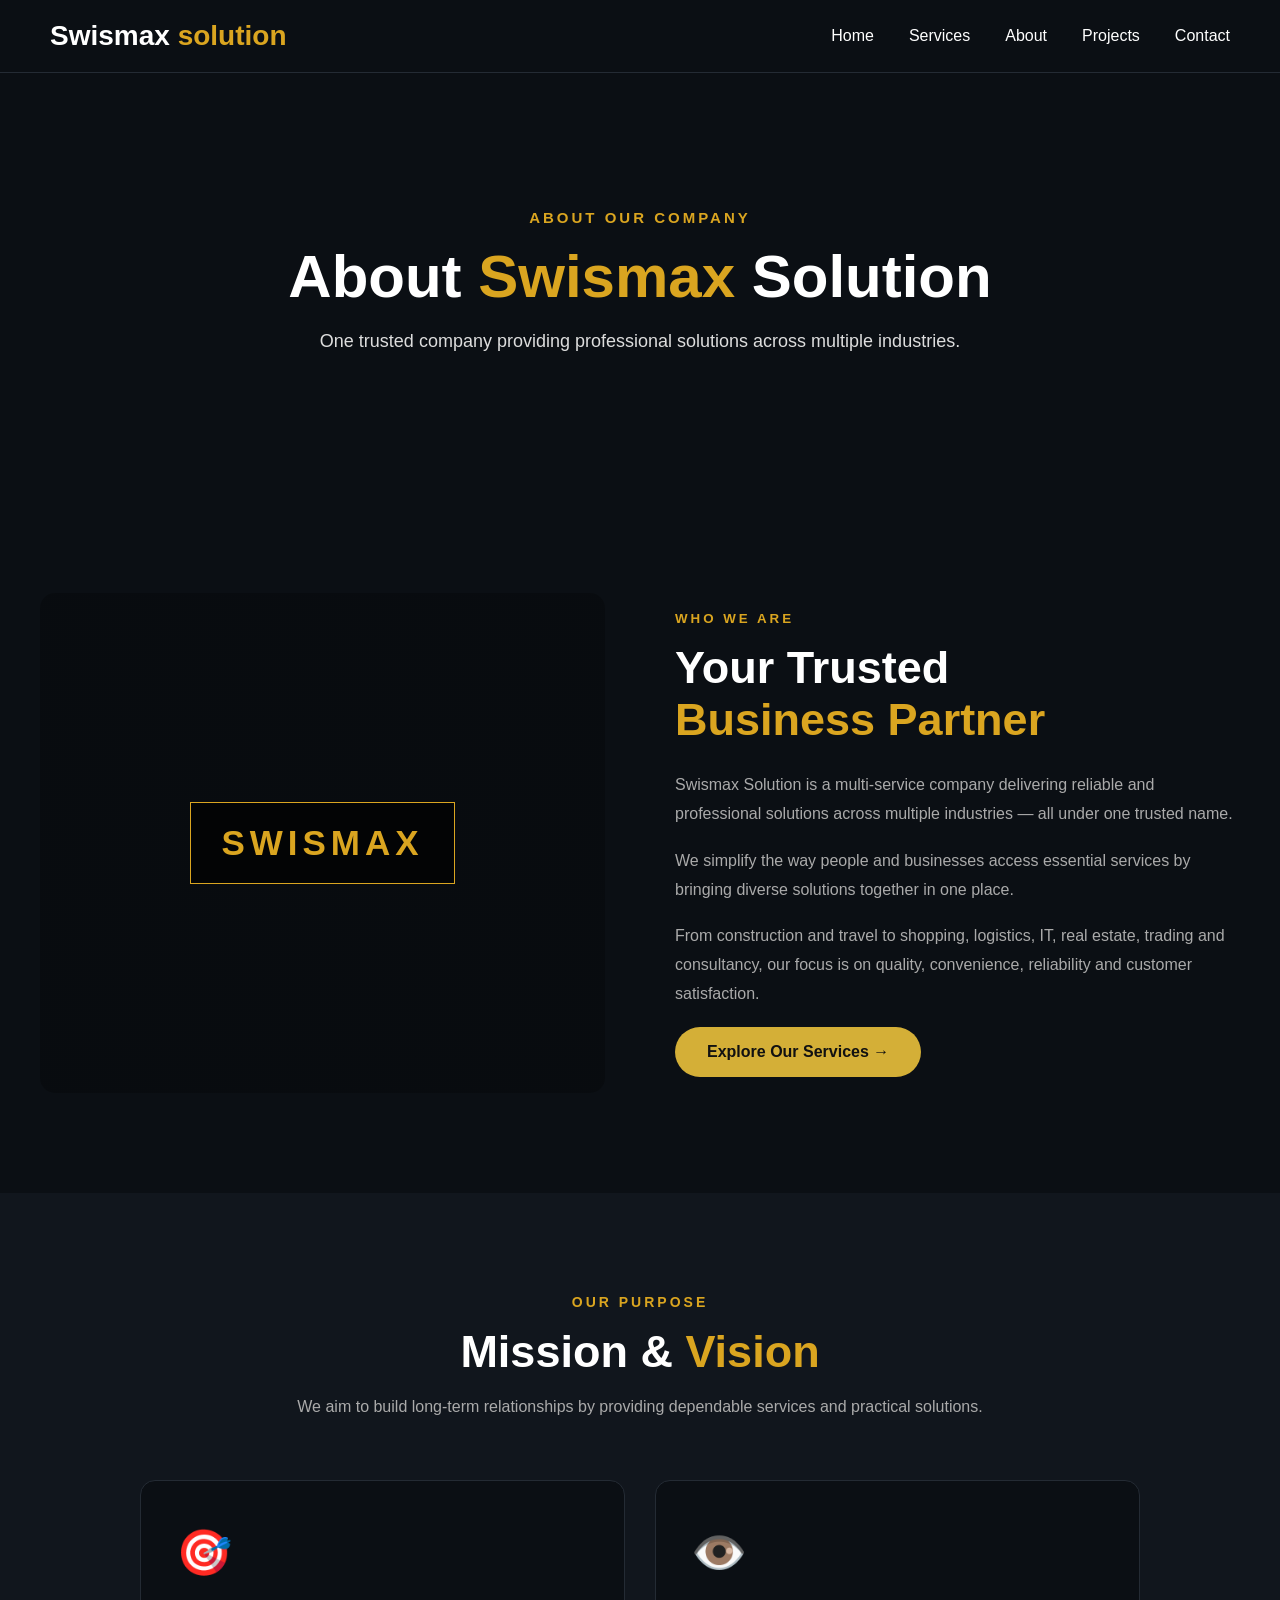
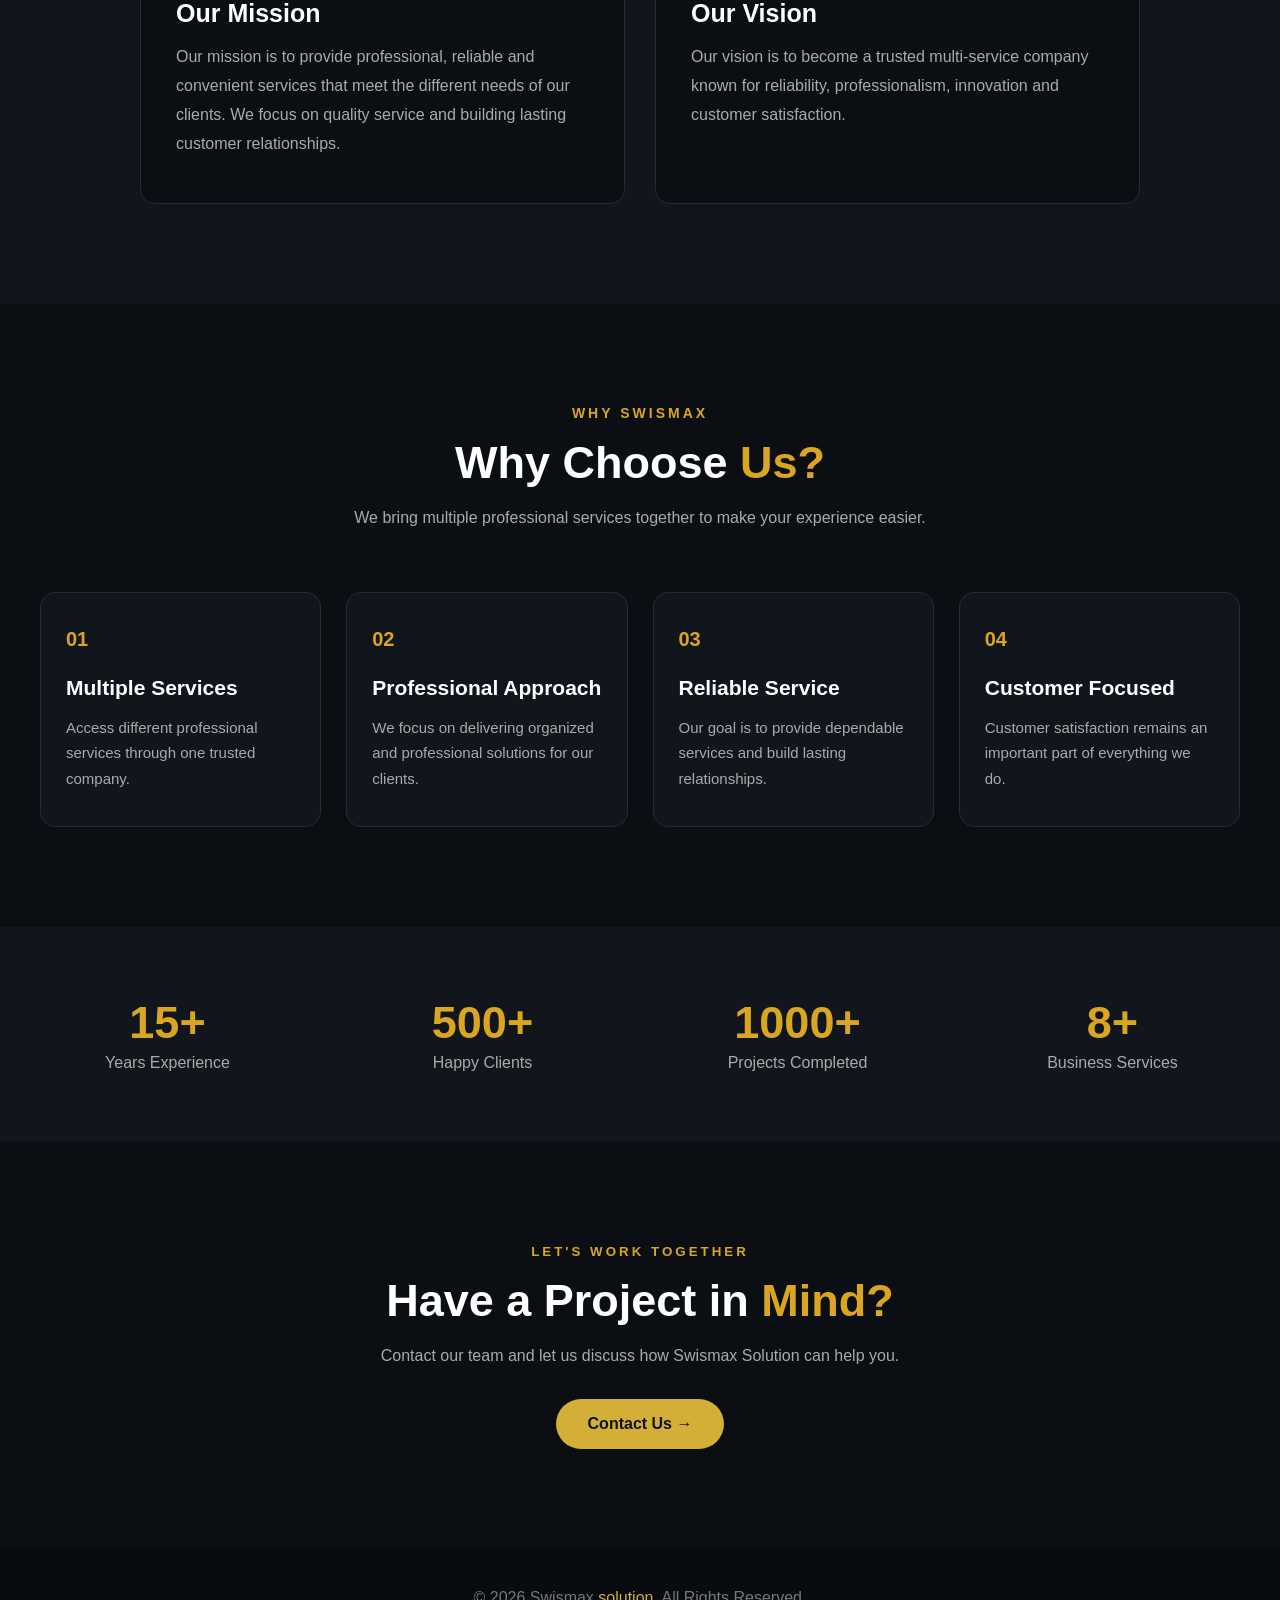
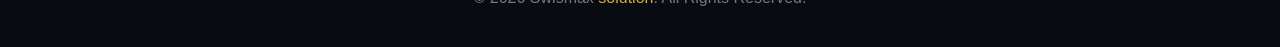
==== commit 5438ebf0: "update scrolling and navbar" ====
--- a/About.html
+++ b/About.html
@@ -18,38 +18,50 @@
 
     <!-- ================= NAVBAR ================= -->
 
-    <nav>
-
-        <div class="logo">
-            Swismax<span> solution</span>
-        </div>
-
-
-        <ul class="nav-links">
-
-            <li>
-                <a href="index.html">Home</a>
-            </li>
-
-            <li>
-                <a href="Services.html">Services</a>
-            </li>
-
-            <li>
-                <a href="About.html" class="active">About</a>
-            </li>
-
-            <li>
-                <a href="Project.html">Projects</a>
-            </li>
-
-            <li>
-                <a href="contact.html">Contact</a>
-            </li>
-
-        </ul>
-
-    </nav>
+
+<nav>
+
+    <div class="logo">
+        Swismax<span> solution</span>
+    </div>
+
+
+    <!-- Toggle Button -->
+
+    <button class="menu-toggle" id="menuToggle">
+        ☰
+    </button>
+
+
+    <!-- Navigation Links -->
+
+    <ul class="nav-links" id="navLinks">
+
+        <li>
+            <a href="index.html">Home</a>
+        </li>
+
+        <li>
+            <a href="Services.html">Services</a>
+        </li>
+
+        <li>
+            <a href="About.html">About</a>
+        </li>
+
+        <li>
+            <a href="Project.html">Projects</a>
+        </li>
+
+        <li>
+            <a href="contact.html">Contact</a>
+        </li>
+
+    </ul>
+
+</nav>
+
+
 
 
 
@@ -412,4 +424,5 @@
 
 </body>
 
+<script> const menuToggle = document.getElementById("menuToggle"); const navLinks = document.getElementById("navLinks"); menuToggle.addEventListener("click", function () { navLinks.classList.toggle("active"); }); </script>
 </html>
--- a/style.css
+++ b/style.css
@@ -2752,13 +2752,10 @@
     padding: 100px 20px;
 
     background:
-        linear-gradient(
-            90deg,
+        linear-gradient(90deg,
             rgba(11, 15, 20, 0.98),
-            rgba(11, 15, 20, 0.75)
-        ),
-        url("https://images.unsplash.com/photo-1486406146926-c627a92ad1ab")
-        center/cover;
+            rgba(11, 15, 20, 0.75)),
+        url("https://images.unsplash.com/photo-1486406146926-c627a92ad1ab") center/cover;
 
     background-size: cover;
 
@@ -3017,11 +3014,9 @@
     justify-content: flex-end;
 
     background:
-        linear-gradient(
-            to top,
+        linear-gradient(to top,
             rgba(11, 15, 20, 0.98),
-            rgba(11, 15, 20, 0.25)
-        );
+            rgba(11, 15, 20, 0.25));
 
     transition: 0.4s;
 
@@ -3042,11 +3037,9 @@
 .project-card:hover .project-overlay {
 
     background:
-        linear-gradient(
-            to top,
+        linear-gradient(to top,
             rgba(11, 15, 20, 0.98),
-            rgba(11, 15, 20, 0.45)
-        );
+            rgba(11, 15, 20, 0.45));
 
 }
 
@@ -3338,13 +3331,10 @@
     padding: 100px 20px;
 
     background:
-        linear-gradient(
-            90deg,
+        linear-gradient(90deg,
             rgba(11, 15, 20, 0.98),
-            rgba(11, 15, 20, 0.75)
-        ),
-        url("https://images.unsplash.com/photo-1497366754035-f200968a6e72")
-        center/cover;
+            rgba(11, 15, 20, 0.75)),
+        url("https://images.unsplash.com/photo-1497366754035-f200968a6e72") center/cover;
 
     background-size: cover;
 
@@ -3469,7 +3459,7 @@
 }
 
 
-.contact-info > p {
+.contact-info>p {
 
     color: #aaa;
 
@@ -3891,13 +3881,10 @@
     padding: 100px 20px;
 
     background:
-        linear-gradient(
-            90deg,
+        linear-gradient(90deg,
             rgba(11, 15, 20, 0.98),
-            rgba(11, 15, 20, 0.60)
-        ),
-        url("https://images.unsplash.com/photo-1503387762-592deb58ef4e")
-        center/cover;
+            rgba(11, 15, 20, 0.60)),
+        url("https://images.unsplash.com/photo-1503387762-592deb58ef4e") center/cover;
 
     background-size: cover;
 
@@ -4037,12 +4024,9 @@
     border-radius: 15px;
 
     background:
-        linear-gradient(
-            rgba(0, 0, 0, 0.30),
-            rgba(0, 0, 0, 0.30)
-        ),
-        url("https://images.unsplash.com/photo-1541888946425-d81bb19240f5")
-        center/cover;
+        linear-gradient(rgba(0, 0, 0, 0.30),
+            rgba(0, 0, 0, 0.30)),
+        url("https://images.unsplash.com/photo-1541888946425-d81bb19240f5") center/cover;
 
 }
 
@@ -4404,7 +4388,7 @@
 }
 
 
-.construction-why-container > div > p {
+.construction-why-container>div>p {
 
     color: #aaa;
 
@@ -4424,7 +4408,7 @@
 }
 
 
-.construction-features > div {
+.construction-features>div {
 
     padding: 25px;
 
@@ -4699,13 +4683,10 @@
     padding: 100px 20px;
 
     background:
-        linear-gradient(
-            90deg,
+        linear-gradient(90deg,
             rgba(11, 15, 20, 0.98),
-            rgba(11, 15, 20, 0.55)
-        ),
-        url("https://images.unsplash.com/photo-1500534623283-312aade485b7")
-        center/cover;
+            rgba(11, 15, 20, 0.55)),
+        url("https://images.unsplash.com/photo-1500534623283-312aade485b7") center/cover;
 
     background-size: cover;
 
@@ -4845,12 +4826,9 @@
     border-radius: 15px;
 
     background:
-        linear-gradient(
-            rgba(0, 0, 0, 0.30),
-            rgba(0, 0, 0, 0.30)
-        ),
-        url("https://images.unsplash.com/photo-1469474968028-56623f02e42e")
-        center/cover;
+        linear-gradient(rgba(0, 0, 0, 0.30),
+            rgba(0, 0, 0, 0.30)),
+        url("https://images.unsplash.com/photo-1469474968028-56623f02e42e") center/cover;
 
 }
 
@@ -5130,11 +5108,9 @@
 .destination-one {
 
     background-image:
-        linear-gradient(
-            to top,
+        linear-gradient(to top,
             rgba(11, 15, 20, 0.95),
-            rgba(11, 15, 20, 0.10)
-        ),
+            rgba(11, 15, 20, 0.10)),
         url("https://images.unsplash.com/photo-1488646953014-85cb44e25828");
 
 }
@@ -5143,11 +5119,9 @@
 .destination-two {
 
     background-image:
-        linear-gradient(
-            to top,
+        linear-gradient(to top,
             rgba(11, 15, 20, 0.95),
-            rgba(11, 15, 20, 0.10)
-        ),
+            rgba(11, 15, 20, 0.10)),
         url("https://images.unsplash.com/photo-1504150558240-0b4fd8946624");
 
 }
@@ -5156,17 +5130,15 @@
 .destination-three {
 
     background-image:
-        linear-gradient(
-            to top,
+        linear-gradient(to top,
             rgba(11, 15, 20, 0.95),
-            rgba(11, 15, 20, 0.10)
-        ),
+            rgba(11, 15, 20, 0.10)),
         url("https://images.unsplash.com/photo-1497366811353-6870744d04b2");
 
 }
 
 
-.destination-card > div {
+.destination-card>div {
 
     padding: 30px;
 
@@ -5339,7 +5311,7 @@
 }
 
 
-.travel-why-container > div > p {
+.travel-why-container>div>p {
 
     color: #aaa;
 
@@ -5359,7 +5331,7 @@
 }
 
 
-.travel-features > div {
+.travel-features>div {
 
     padding: 25px;
 
@@ -5647,13 +5619,10 @@
     padding: 100px 20px;
 
     background:
-        linear-gradient(
-            90deg,
+        linear-gradient(90deg,
             rgba(11, 15, 20, 0.98),
-            rgba(11, 15, 20, 0.55)
-        ),
-        url("https://images.unsplash.com/photo-1441986300917-64674bd600d8")
-        center/cover;
+            rgba(11, 15, 20, 0.55)),
+        url("https://images.unsplash.com/photo-1441986300917-64674bd600d8") center/cover;
 
     background-size: cover;
 
@@ -5793,12 +5762,9 @@
     border-radius: 15px;
 
     background:
-        linear-gradient(
-            rgba(0, 0, 0, 0.30),
-            rgba(0, 0, 0, 0.30)
-        ),
-        url("https://images.unsplash.com/photo-1556742049-0cfed4f6a45d")
-        center/cover;
+        linear-gradient(rgba(0, 0, 0, 0.30),
+            rgba(0, 0, 0, 0.30)),
+        url("https://images.unsplash.com/photo-1556742049-0cfed4f6a45d") center/cover;
 
 }
 
@@ -6078,11 +6044,9 @@
 .category-one {
 
     background-image:
-        linear-gradient(
-            to top,
+        linear-gradient(to top,
             rgba(11, 15, 20, 0.95),
-            rgba(11, 15, 20, 0.10)
-        ),
+            rgba(11, 15, 20, 0.10)),
         url("https://images.unsplash.com/photo-1498049794561-7780e7231661");
 
 }
@@ -6091,11 +6055,9 @@
 .category-two {
 
     background-image:
-        linear-gradient(
-            to top,
+        linear-gradient(to top,
             rgba(11, 15, 20, 0.95),
-            rgba(11, 15, 20, 0.10)
-        ),
+            rgba(11, 15, 20, 0.10)),
         url("https://images.unsplash.com/photo-1445205170230-053b83016050");
 
 }
@@ -6104,11 +6066,9 @@
 .category-three {
 
     background-image:
-        linear-gradient(
-            to top,
+        linear-gradient(to top,
             rgba(11, 15, 20, 0.95),
-            rgba(11, 15, 20, 0.10)
-        ),
+            rgba(11, 15, 20, 0.10)),
         url("https://images.unsplash.com/photo-1618221195710-dd6b41faaea6");
 
 }
@@ -6117,17 +6077,15 @@
 .category-four {
 
     background-image:
-        linear-gradient(
-            to top,
+        linear-gradient(to top,
             rgba(11, 15, 20, 0.95),
-            rgba(11, 15, 20, 0.10)
-        ),
+            rgba(11, 15, 20, 0.10)),
         url("https://images.unsplash.com/photo-1497366754035-f200968a6e72");
 
 }
 
 
-.shopping-category-card > div {
+.shopping-category-card>div {
 
     padding: 25px;
 
@@ -6300,7 +6258,7 @@
 }
 
 
-.shopping-why-container > div > p {
+.shopping-why-container>div>p {
 
     color: #aaa;
 
@@ -6320,7 +6278,7 @@
 }
 
 
-.shopping-features > div {
+.shopping-features>div {
 
     padding: 25px;
 
@@ -6614,13 +6572,10 @@
     padding: 100px 20px;
 
     background:
-        linear-gradient(
-            90deg,
+        linear-gradient(90deg,
             rgba(11, 15, 20, 0.98),
-            rgba(11, 15, 20, 0.75)
-        ),
-        url("https://images.unsplash.com/photo-1586528116311-ad8dd3c8310d")
-        center/cover;
+            rgba(11, 15, 20, 0.75)),
+        url("https://images.unsplash.com/photo-1586528116311-ad8dd3c8310d") center/cover;
 
     background-size: cover;
     background-position: center;
@@ -6700,12 +6655,9 @@
     justify-content: center;
 
     background:
-        linear-gradient(
-            rgba(0,0,0,.30),
-            rgba(0,0,0,.30)
-        ),
-        url("https://images.unsplash.com/photo-1566576912321-d58ddd7a6088")
-        center/cover;
+        linear-gradient(rgba(0, 0, 0, .30),
+            rgba(0, 0, 0, .30)),
+        url("https://images.unsplash.com/photo-1566576912321-d58ddd7a6088") center/cover;
 
     background-size: cover;
 
@@ -6718,7 +6670,7 @@
 .logistics-image-box {
     padding: 20px 30px;
 
-    background: rgba(0,0,0,.65);
+    background: rgba(0, 0, 0, .65);
 
     color: goldenrod;
 
@@ -7264,7 +7216,7 @@
 }
 
 
-.logistics-footer-bottom > p {
+.logistics-footer-bottom>p {
     max-width: 600px;
 
     margin: 0 auto 25px;
@@ -7401,13 +7353,10 @@
     padding: 100px 20px;
 
     background:
-        linear-gradient(
-            90deg,
+        linear-gradient(90deg,
             rgba(11, 15, 20, 0.98),
-            rgba(11, 15, 20, 0.75)
-        ),
-        url("https://images.unsplash.com/photo-1518770660439-4636190af475")
-        center/cover;
+            rgba(11, 15, 20, 0.75)),
+        url("https://images.unsplash.com/photo-1518770660439-4636190af475") center/cover;
 
     background-size: cover;
     background-position: center;
@@ -7487,12 +7436,9 @@
     justify-content: center;
 
     background:
-        linear-gradient(
-            rgba(0,0,0,.30),
-            rgba(0,0,0,.30)
-        ),
-        url("https://images.unsplash.com/photo-1497366811353-6870744d04b2")
-        center/cover;
+        linear-gradient(rgba(0, 0, 0, .30),
+            rgba(0, 0, 0, .30)),
+        url("https://images.unsplash.com/photo-1497366811353-6870744d04b2") center/cover;
 
     background-size: cover;
 
@@ -7505,7 +7451,7 @@
 .it-image-box {
     padding: 20px 30px;
 
-    background: rgba(0,0,0,.65);
+    background: rgba(0, 0, 0, .65);
 
     color: goldenrod;
 
@@ -8044,7 +7990,7 @@
 }
 
 
-.it-footer-bottom > p {
+.it-footer-bottom>p {
 
     max-width: 600px;
 
@@ -8254,13 +8200,10 @@
     padding: 100px 20px;
 
     background:
-        linear-gradient(
-            90deg,
+        linear-gradient(90deg,
             rgba(11, 15, 20, 0.98),
-            rgba(11, 15, 20, 0.75)
-        ),
-        url("https://images.unsplash.com/photo-1560518883-ce09059eeffa")
-        center/cover;
+            rgba(11, 15, 20, 0.75)),
+        url("https://images.unsplash.com/photo-1560518883-ce09059eeffa") center/cover;
 
     background-size: cover;
     background-position: center;
@@ -8340,12 +8283,9 @@
     justify-content: center;
 
     background:
-        linear-gradient(
-            rgba(0,0,0,.30),
-            rgba(0,0,0,.30)
-        ),
-        url("https://images.unsplash.com/photo-1600585154340-be6161a56a0c")
-        center/cover;
+        linear-gradient(rgba(0, 0, 0, .30),
+            rgba(0, 0, 0, .30)),
+        url("https://images.unsplash.com/photo-1600585154340-be6161a56a0c") center/cover;
 
     background-size: cover;
 
@@ -8358,7 +8298,7 @@
 .realestate-image-box {
     padding: 20px 30px;
 
-    background: rgba(0,0,0,.65);
+    background: rgba(0, 0, 0, .65);
 
     color: goldenrod;
 
@@ -8964,7 +8904,7 @@
 }
 
 
-.realestate-footer-bottom > p {
+.realestate-footer-bottom>p {
 
     max-width: 600px;
 
@@ -9179,13 +9119,10 @@
     padding: 100px 20px;
 
     background:
-        linear-gradient(
-            90deg,
+        linear-gradient(90deg,
             rgba(11, 15, 20, 0.98),
-            rgba(11, 15, 20, 0.75)
-        ),
-        url("https://images.unsplash.com/photo-1556742049-0cfed4f6a45d")
-        center/cover;
+            rgba(11, 15, 20, 0.75)),
+        url("https://images.unsplash.com/photo-1556742049-0cfed4f6a45d") center/cover;
 
     background-size: cover;
     background-position: center;
@@ -9265,12 +9202,9 @@
     justify-content: center;
 
     background:
-        linear-gradient(
-            rgba(0,0,0,.30),
-            rgba(0,0,0,.30)
-        ),
-        url("https://images.unsplash.com/photo-1521791055366-0d553872125f")
-        center/cover;
+        linear-gradient(rgba(0, 0, 0, .30),
+            rgba(0, 0, 0, .30)),
+        url("https://images.unsplash.com/photo-1521791055366-0d553872125f") center/cover;
 
     background-size: cover;
 
@@ -9283,7 +9217,7 @@
 .trading-image-box {
     padding: 20px 30px;
 
-    background: rgba(0,0,0,.65);
+    background: rgba(0, 0, 0, .65);
 
     color: goldenrod;
 
@@ -9897,7 +9831,7 @@
 }
 
 
-.trading-footer-bottom > p {
+.trading-footer-bottom>p {
 
     max-width: 600px;
 
@@ -10126,13 +10060,10 @@
     padding: 100px 20px;
 
     background:
-        linear-gradient(
-            90deg,
+        linear-gradient(90deg,
             rgba(11, 15, 20, 0.98),
-            rgba(11, 15, 20, 0.75)
-        ),
-        url("https://images.unsplash.com/photo-1454165804606-c3d57bc86b40")
-        center/cover;
+            rgba(11, 15, 20, 0.75)),
+        url("https://images.unsplash.com/photo-1454165804606-c3d57bc86b40") center/cover;
 }
 
 
@@ -10209,12 +10140,9 @@
     justify-content: center;
 
     background:
-        linear-gradient(
-            rgba(0,0,0,.3),
-            rgba(0,0,0,.3)
-        ),
-        url("https://images.unsplash.com/photo-1556761175-b413da4baf72")
-        center/cover;
+        linear-gradient(rgba(0, 0, 0, .3),
+            rgba(0, 0, 0, .3)),
+        url("https://images.unsplash.com/photo-1556761175-b413da4baf72") center/cover;
 
     border-radius: 15px;
 }
@@ -10223,7 +10151,7 @@
 .consultancy-image-box {
     padding: 20px 30px;
 
-    background: rgba(0,0,0,.65);
+    background: rgba(0, 0, 0, .65);
 
     color: goldenrod;
 
@@ -10754,7 +10682,7 @@
 }
 
 
-.consultancy-footer-bottom > p {
+.consultancy-footer-bottom>p {
     max-width: 600px;
 
     margin: 0 auto 25px;
@@ -10989,13 +10917,10 @@
     padding: 100px 20px;
 
     background:
-        linear-gradient(
-            90deg,
-            rgba(11,15,20,.98),
-            rgba(11,15,20,.72)
-        ),
-        url("https://images.unsplash.com/photo-1503387762-592deb58ef4e")
-        center/cover;
+        linear-gradient(90deg,
+            rgba(11, 15, 20, .98),
+            rgba(11, 15, 20, .72)),
+        url("https://images.unsplash.com/photo-1503387762-592deb58ef4e") center/cover;
 }
 
 
@@ -11074,19 +10999,16 @@
     border-radius: 15px;
 
     background:
-        linear-gradient(
-            rgba(0,0,0,.3),
-            rgba(0,0,0,.3)
-        ),
-        url("https://images.unsplash.com/photo-1541888946425-d81bb19240f5")
-        center/cover;
+        linear-gradient(rgba(0, 0, 0, .3),
+            rgba(0, 0, 0, .3)),
+        url("https://images.unsplash.com/photo-1541888946425-d81bb19240f5") center/cover;
 }
 
 
 .construction-project-image-box {
     padding: 20px 30px;
 
-    background: rgba(0,0,0,.65);
+    background: rgba(0, 0, 0, .65);
 
     color: goldenrod;
 
@@ -11367,30 +11289,24 @@
 
 .construction-gallery-one {
     background-image:
-        linear-gradient(
-            rgba(0,0,0,.2),
-            rgba(0,0,0,.2)
-        ),
+        linear-gradient(rgba(0, 0, 0, .2),
+            rgba(0, 0, 0, .2)),
         url("https://images.unsplash.com/photo-1504307651254-35680f356dfd");
 }
 
 
 .construction-gallery-two {
     background-image:
-        linear-gradient(
-            rgba(0,0,0,.2),
-            rgba(0,0,0,.2)
-        ),
+        linear-gradient(rgba(0, 0, 0, .2),
+            rgba(0, 0, 0, .2)),
         url("https://images.unsplash.com/photo-1504917595217-d4dc5ebe6122");
 }
 
 
 .construction-gallery-three {
     background-image:
-        linear-gradient(
-            rgba(0,0,0,.2),
-            rgba(0,0,0,.2)
-        ),
+        linear-gradient(rgba(0, 0, 0, .2),
+            rgba(0, 0, 0, .2)),
         url("https://images.unsplash.com/photo-1486406146926-c627a92ad1ab");
 }
 
@@ -11502,8 +11418,7 @@
 }
 
 
-.construction-project-footer-item:hover
-.construction-project-footer-icon {
+.construction-project-footer-item:hover .construction-project-footer-icon {
     border-color: goldenrod;
 
     transform: translateY(-4px);
@@ -11553,7 +11468,7 @@
 }
 
 
-.construction-project-footer-bottom > p {
+.construction-project-footer-bottom>p {
     max-width: 600px;
 
     margin: 0 auto 25px;
@@ -11750,3 +11665,578 @@
 
 }
 
+
+
+
+
+
+
+
+
+
+
+
+/* =========================
+   SERVICES SECTION
+========================= */
+
+.services {
+    background: #0b0f14;
+    padding: 100px 20px;
+}
+
+.section-heading {
+    text-align: center;
+    max-width: 700px;
+    margin: 0 auto 60px;
+}
+
+.section-heading small {
+    color: goldenrod;
+    font-size: 14px;
+    font-weight: 600;
+    letter-spacing: 3px;
+}
+
+.section-heading h2 {
+    color: white;
+    font-size: 45px;
+    margin: 15px 0;
+}
+
+.section-heading h2 span {
+    color: goldenrod;
+}
+
+.section-heading p {
+    color: #aaa;
+    line-height: 1.7;
+}
+
+
+/* =========================
+   SERVICE GRID
+========================= */
+
+.service-grid {
+    max-width: 1200px;
+    margin: auto;
+
+    display: grid;
+    grid-template-columns: repeat(4, 1fr);
+    gap: 25px;
+}
+
+
+/* =========================
+   SERVICE CARD
+========================= */
+
+.service-card {
+    padding: 35px 25px;
+
+    background: #11161d;
+
+    border: 1px solid #242b34;
+    border-radius: 15px;
+
+    transition: 0.4s;
+
+    position: relative;
+    overflow: hidden;
+}
+
+.service-card:hover {
+    transform: translateY(-8px);
+    border-color: goldenrod;
+}
+
+.service-icon {
+    font-size: 45px;
+    margin-bottom: 20px;
+}
+
+.service-card h3 {
+    color: white;
+    font-size: 22px;
+    margin-bottom: 15px;
+}
+
+.service-card p {
+    color: #aaa;
+    line-height: 1.7;
+    font-size: 15px;
+    margin-bottom: 25px;
+}
+
+.service-link {
+    color: goldenrod;
+    text-decoration: none;
+    font-weight: 600;
+}
+
+.service-link:hover {
+    color: white;
+}
+
+
+/* =========================
+   TABLET
+========================= */
+
+@media (max-width: 992px) {
+
+    .service-grid {
+        grid-template-columns: repeat(2, 1fr);
+    }
+
+}
+
+
+/* =========================
+   MOBILE HORIZONTAL SCROLL
+========================= */
+
+@media (max-width: 600px) {
+
+    .services {
+        padding: 70px 0;
+    }
+
+    .section-heading {
+        padding: 0 20px;
+        margin-bottom: 40px;
+    }
+
+    .section-heading h2 {
+        font-size: 35px;
+    }
+
+    .section-heading p {
+        font-size: 15px;
+    }
+
+
+    /* Horizontal scrolling cards */
+
+    .service-grid {
+        display: flex;
+
+        overflow-x: auto;
+        overflow-y: hidden;
+
+        gap: 18px;
+
+        padding: 10px 20px 25px;
+
+        scroll-snap-type: x mandatory;
+
+        -webkit-overflow-scrolling: touch;
+
+        scrollbar-width: none;
+    }
+
+
+    /* Hide scrollbar */
+
+    .service-grid::-webkit-scrollbar {
+        display: none;
+    }
+
+
+    /* Card size */
+
+    .service-card {
+        flex: 0 0 82%;
+
+        min-width: 82%;
+
+        scroll-snap-align: start;
+
+        padding: 30px 25px;
+    }
+
+
+    .service-icon {
+        font-size: 40px;
+    }
+
+    .service-card h3 {
+        font-size: 21px;
+    }
+
+    .service-card p {
+        font-size: 14px;
+    }
+
+}
+
+
+
+
+
+
+
+
+/* =====================================
+   ONLY MOBILE SCREEN PROJECT SCROLL
+===================================== */
+
+@media (max-width: 600px) {
+
+    .project-grid {
+        display: flex;
+
+        flex-wrap: nowrap;
+
+        overflow-x: auto;
+        overflow-y: hidden;
+
+        gap: 20px;
+
+        padding: 10px 20px 25px;
+
+        scrollbar-width: none;
+
+        -webkit-overflow-scrolling: touch;
+
+        scroll-snap-type: x mandatory;
+    }
+
+
+    /* Hide scrollbar */
+
+    .project-grid::-webkit-scrollbar {
+        display: none;
+    }
+
+
+    /* Mobile cards */
+
+    .project-grid .project-card {
+        flex: 0 0 85%;
+
+        width: 85%;
+
+        min-width: 85%;
+
+        scroll-snap-align: start;
+    }
+
+}
+
+
+
+
+
+
+
+
+
+
+
+/* =====================================
+   SERVICES - MOBILE ONLY HORIZONTAL SCROLL
+===================================== */
+
+@media (max-width: 600px) {
+
+    .services-page .service-grid {
+
+        display: flex;
+
+        flex-wrap: nowrap;
+
+        overflow-x: auto;
+        overflow-y: hidden;
+
+        gap: 20px;
+
+        padding: 10px 20px 25px;
+
+        scrollbar-width: none;
+
+        -webkit-overflow-scrolling: touch;
+
+        scroll-snap-type: x mandatory;
+    }
+
+
+    /* Hide scrollbar */
+
+    .services-page .service-grid::-webkit-scrollbar {
+        display: none;
+    }
+
+
+    /* Cards */
+
+    .services-page .service-card {
+
+        flex: 0 0 85%;
+
+        width: 85%;
+
+        min-width: 85%;
+
+        scroll-snap-align: start;
+    }
+
+}
+
+
+
+
+
+
+
+
+
+
+
+
+
+
+/* =====================================
+   WHY SECTION - MOBILE ONLY SCROLL
+===================================== */
+
+@media (max-width: 600px) {
+
+    .why-section .why-grid {
+
+        display: flex;
+
+        flex-wrap: nowrap;
+
+        overflow-x: auto;
+        overflow-y: hidden;
+
+        gap: 20px;
+
+        padding: 10px 20px 25px;
+
+        scrollbar-width: none;
+
+        -webkit-overflow-scrolling: touch;
+
+        scroll-snap-type: x mandatory;
+    }
+
+
+    /* Hide scrollbar */
+
+    .why-section .why-grid::-webkit-scrollbar {
+        display: none;
+    }
+
+
+    /* Mobile cards */
+
+    .why-section .why-card {
+
+        flex: 0 0 85%;
+
+        width: 85%;
+
+        min-width: 85%;
+
+        scroll-snap-align: start;
+    }
+
+}
+
+
+
+
+
+
+
+
+
+
+
+
+
+/* ================================
+   NAVBAR
+================================ */
+
+nav {
+    width: 100%;
+    padding: 20px 50px;
+
+    display: flex;
+    align-items: center;
+    justify-content: space-between;
+
+    background: #0b0f14;
+
+    border-bottom: 1px solid #242b34;
+
+    position: relative;
+    z-index: 1000;
+}
+
+
+/* ================================
+   LOGO
+================================ */
+
+.logo {
+    color: white;
+
+    font-size: 28px;
+    font-weight: 700;
+
+    text-decoration: none;
+}
+
+.logo span {
+    color: goldenrod;
+}
+
+
+/* ================================
+   NAV LINKS
+================================ */
+
+.nav-links {
+    display: flex;
+
+    align-items: center;
+
+    gap: 35px;
+
+    list-style: none;
+
+    margin: 0;
+    padding: 0;
+}
+
+
+.nav-links li {
+    margin: 0;
+}
+
+
+.nav-links a {
+    color: white;
+
+    text-decoration: none;
+
+    font-size: 16px;
+    font-weight: 500;
+
+    transition: 0.3s;
+}
+
+
+.nav-links a:hover {
+    color: goldenrod;
+}
+
+
+/* ================================
+   TOGGLE BUTTON
+================================ */
+
+.menu-toggle {
+    display: none;
+
+    background: transparent;
+
+    border: none;
+
+    color: white;
+
+    font-size: 30px;
+
+    cursor: pointer;
+
+    padding: 0;
+}
+
+
+/* ================================
+   MOBILE
+================================ */
+
+@media (max-width: 600px) {
+
+    nav {
+        padding: 18px 20px;
+    }
+
+
+    .logo {
+        font-size: 23px;
+    }
+
+
+    /* Show toggle button */
+
+    .menu-toggle {
+        display: block;
+    }
+
+
+    /* Hide menu initially */
+
+    .nav-links {
+        display: none;
+
+        position: absolute;
+
+        top: 100%;
+        left: 0;
+
+        width: 100%;
+
+        flex-direction: column;
+
+        gap: 0;
+
+        background: #11161d;
+
+        border-top: 1px solid #242b34;
+
+        padding: 10px 0;
+    }
+
+
+    /* Show menu when button clicked */
+
+    .nav-links.active {
+        display: flex;
+    }
+
+
+    .nav-links li {
+        width: 100%;
+
+        text-align: center;
+    }
+
+
+    .nav-links a {
+        display: block;
+
+        width: 100%;
+
+        padding: 15px 20px;
+
+        font-size: 16px;
+    }
+
+
+    .nav-links a:hover {
+        background: #0b0f14;
+
+        color: goldenrod;
+    }
+
+}
+
+
+
